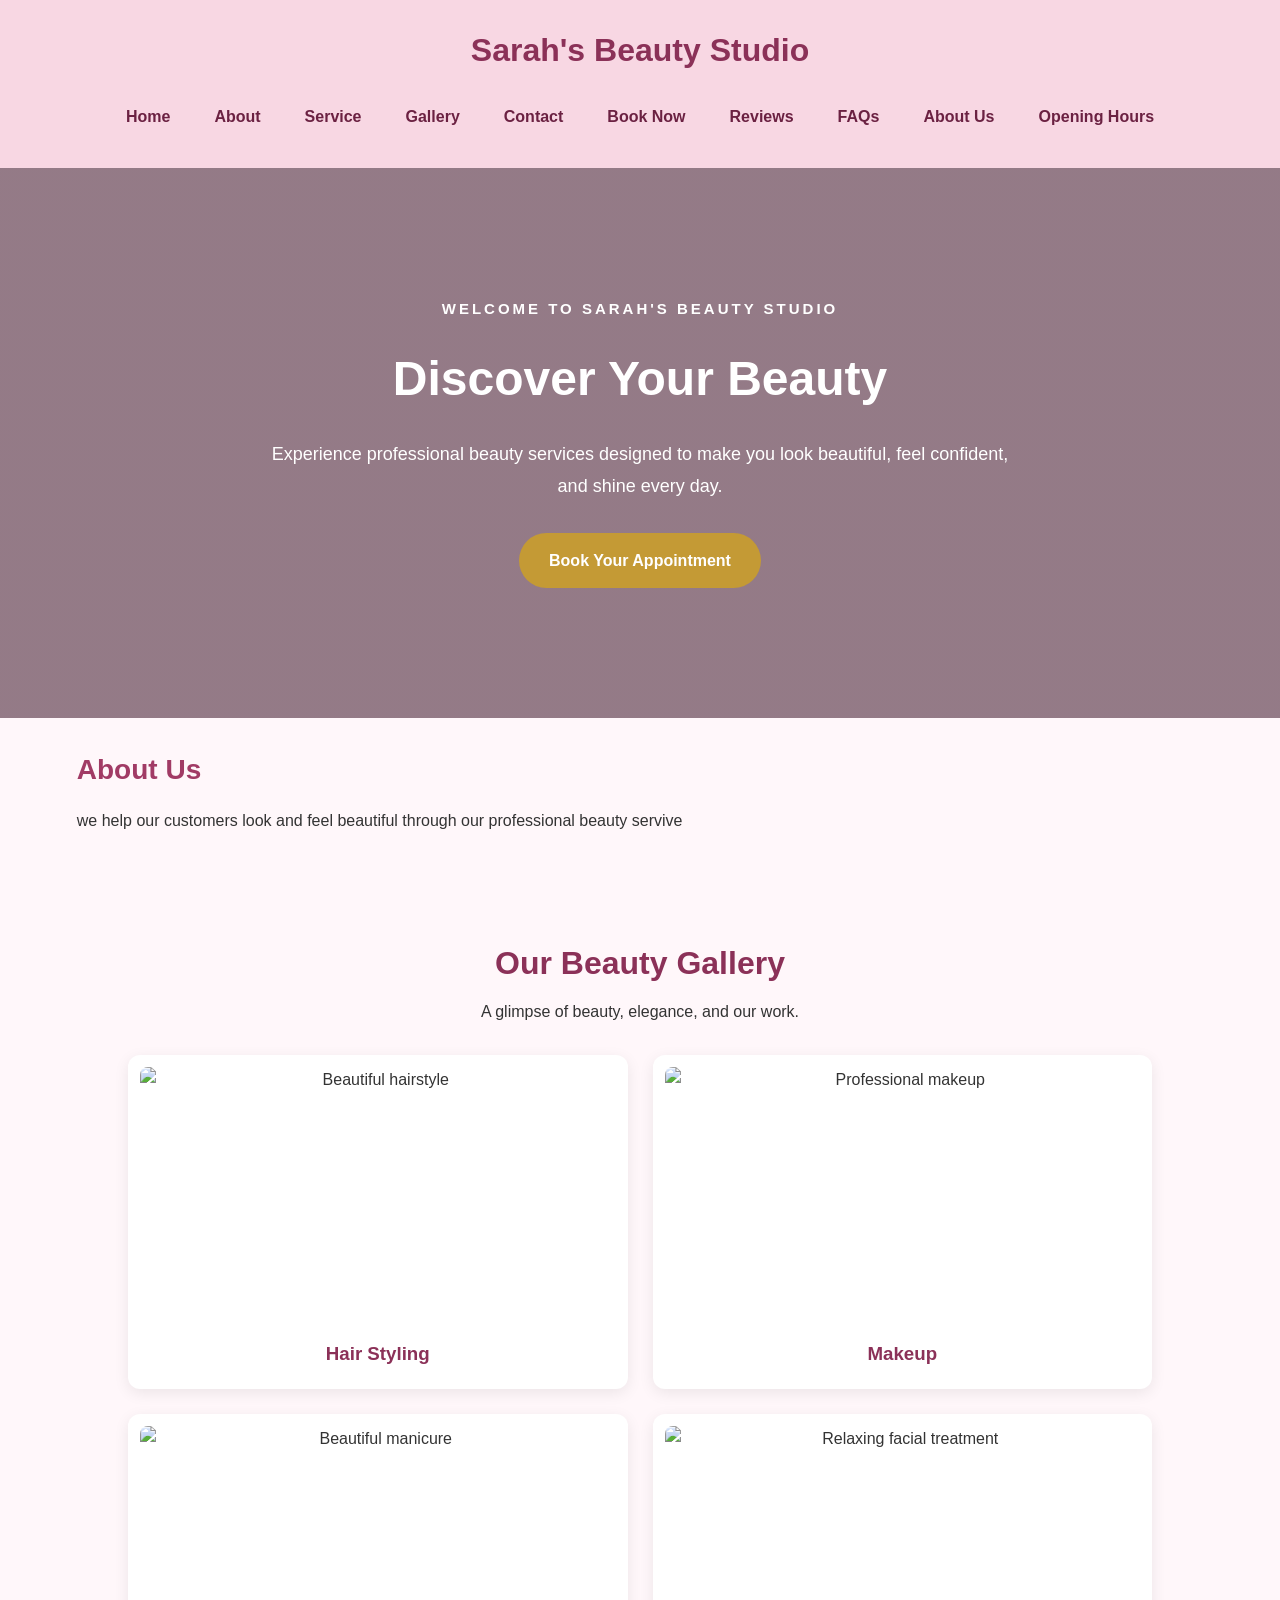
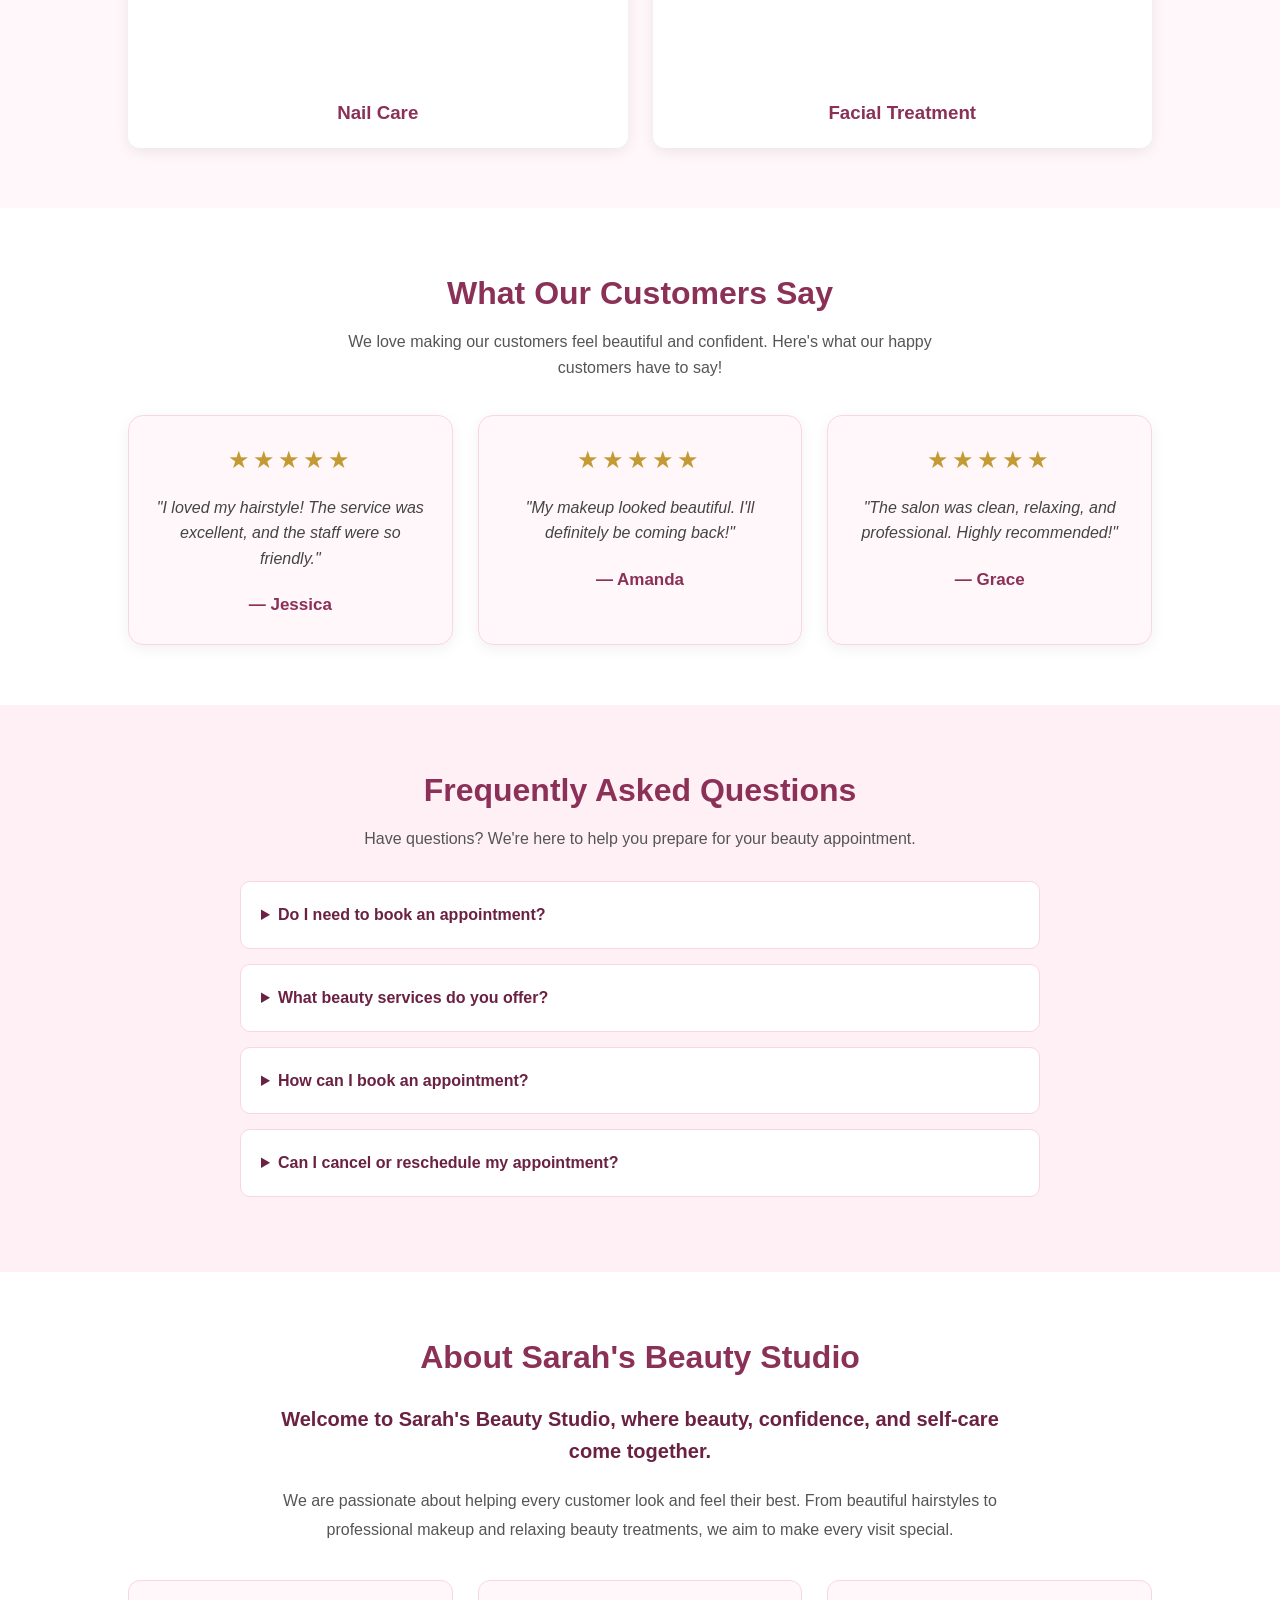
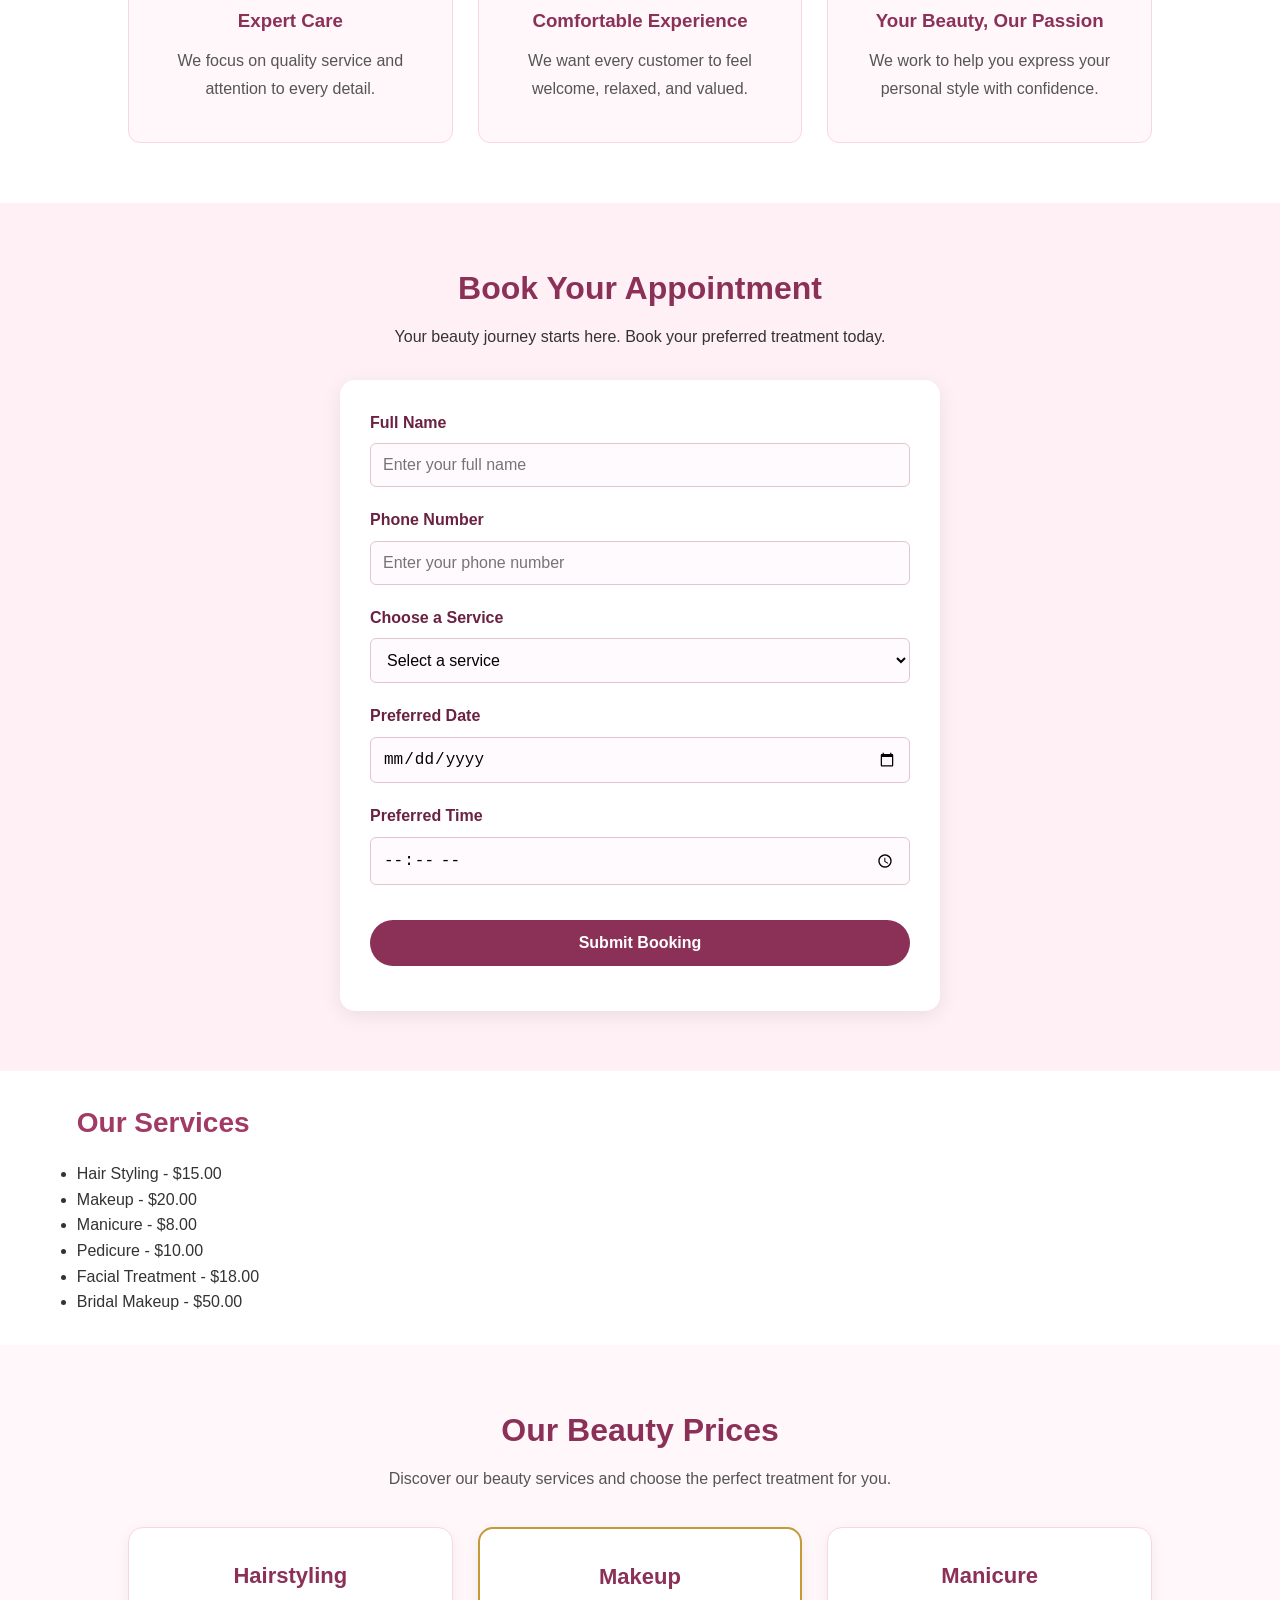
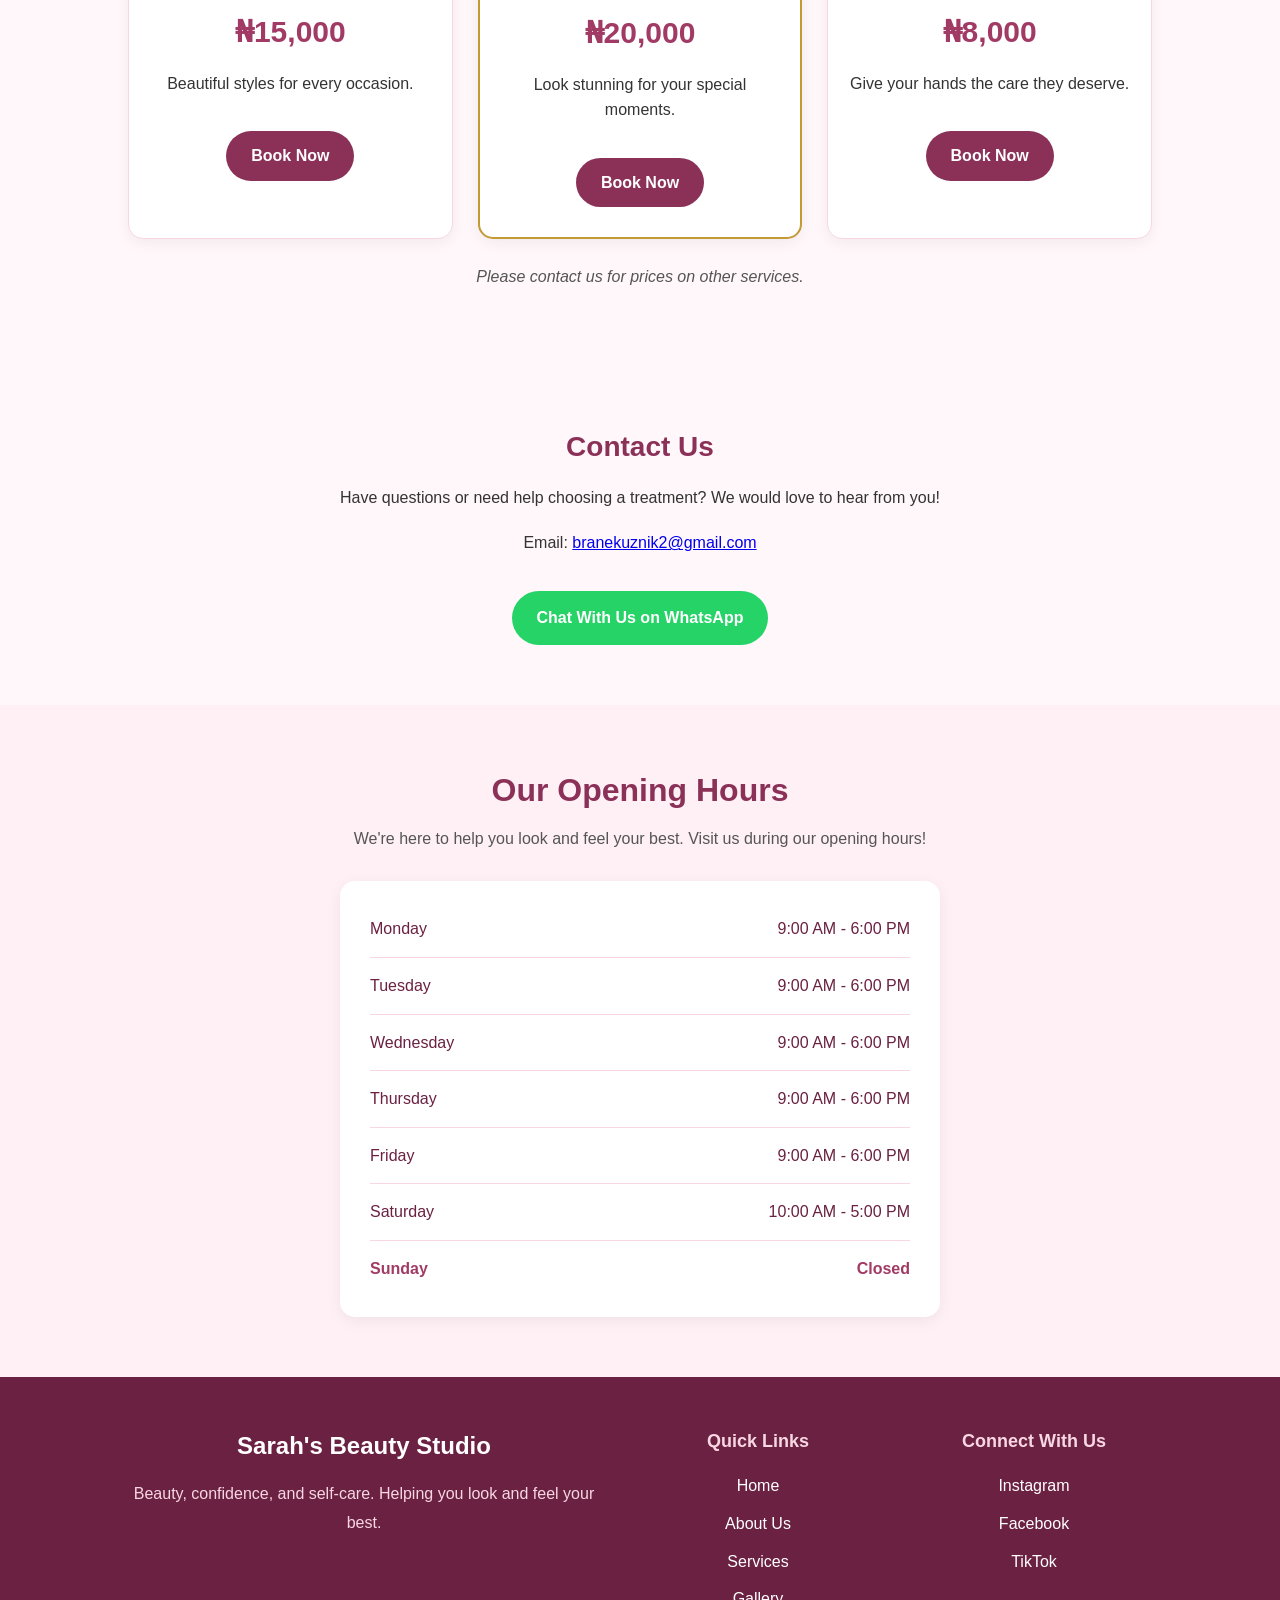
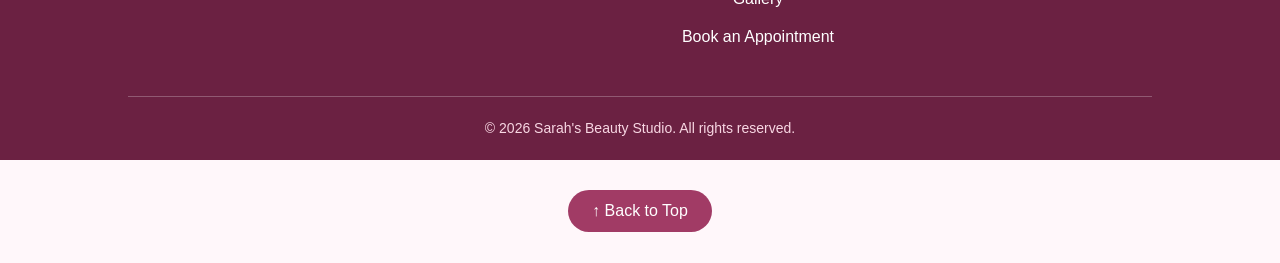
==== index.html @ 8242d2ca "Add files via upload" ====
<!DOCTYPE html>
<html lang="en">
<head>
    <meta charset="UTF-8">
    <meta name="viewport" content="width=device-width, initial-scale=1.0">
    <title>Sarah's Beauty Studio</title>
    <link rel="stylesheet" href="CSS/style.css">
</head>
<body>

    <header>
        <h1>Sarah's Beauty Studio</h1>

        <nav>
            <a href="#home">Home</a>
            <a href="#about">About</a>
            <a href="#service">Service</a>
            <a href="#gallery">Gallery</a>
            <a href="#contact">Contact</a>
            <a href="#booking">Book Now</a>
            <a href="#testimonials">Reviews</a>
            <a href="#faq">FAQs</a>
            <a href="#about us">About Us</a>
            <a href="#opening-hours">Opening Hours</a> 
        </nav>
    </header>

    <!-- Hero Section -->
<section id="home" class="hero">

    <div class="hero-content">

        <p class="hero-subtitle">
            WELCOME TO SARAH'S BEAUTY STUDIO
        </p>

        <h2>Discover Your Beauty</h2>

        <p class="hero-description">
            Experience professional beauty services
            designed to make you look beautiful,
            feel confident, and shine every day.
        </p>

        <a href="#booking" class="hero-button">
            Book Your Appointment
        </a>

    </div>

</section>

        <section id="about">
            <h2>About Us</h2>

            <p>
                we help our customers look and feel beautiful through our professional beauty servive
            </p>
        </section>

        <!-- Photo Gallery -->
<section id="gallery" class="gallery-section">

    <h2>Our Beauty Gallery</h2>

    <p class="section-intro">
        A glimpse of beauty, elegance, and our work.
    </p>

    <div class="gallery-container">

        <div class="gallery-item">
            <img src="images/hairstyle.jpg"
                 alt="Beautiful hairstyle">
            <h3>Hair Styling</h3>
        </div>

        <div class="gallery-item">
            <img src="images/makeup.jpg"
                 alt="Professional makeup">
            <h3>Makeup</h3>
        </div>

        <div class="gallery-item">
            <img src="images/manicure.jpg"
                 alt="Beautiful manicure">
            <h3>Nail Care</h3>
        </div>

        <div class="gallery-item">
            <img src="images/Facials.jpg"
                 alt="Relaxing facial treatment">
            <h3>Facial Treatment</h3>
        </div>

    </div>

</section>

<!-- Customer Testimonials -->
<section id="testimonials" class="testimonials-section">

    <h2>What Our Customers Say</h2>

    <p class="testimonials-intro">
        We love making our customers feel beautiful and confident.
        Here's what our happy customers have to say!
    </p>

    <div class="testimonials-container">

        <!-- Testimonial 1 -->
        <div class="testimonial-card">
            <div class="testimonial-stars">★★★★★</div>

            <p>
                "I loved my hairstyle! The service was excellent,
                and the staff were so friendly."
            </p>

            <h3>— Jessica</h3>
        </div>

        <!-- Testimonial 2 -->
        <div class="testimonial-card">
            <div class="testimonial-stars">★★★★★</div>

            <p>
                "My makeup looked beautiful. I'll definitely
                be coming back!"
            </p>

            <h3>— Amanda</h3>
        </div>

        <!-- Testimonial 3 -->
        <div class="testimonial-card">
            <div class="testimonial-stars">★★★★★</div>

            <p>
                "The salon was clean, relaxing, and professional.
                Highly recommended!"
            </p>

            <h3>— Grace</h3>
        </div>

    </div>

</section>

<!-- Frequently Asked Questions -->
<section id="faq" class="faq-section">

    <h2>Frequently Asked Questions</h2>

    <p class="faq-intro">
        Have questions? We're here to help you prepare
        for your beauty appointment.
    </p>

    <div class="faq-container">

        <details class="faq-item">
            <summary>Do I need to book an appointment?</summary>
            <p>
                We recommend booking in advance to secure
                your preferred date and time.
            </p>
        </details>

        <details class="faq-item">
            <summary>What beauty services do you offer?</summary>
            <p>
                We offer hairstyling, makeup, manicures,
                facials, and other beauty services.
            </p>
        </details>

        <details class="faq-item">
            <summary>How can I book an appointment?</summary>
            <p>
                Complete our booking form and submit your
                request through WhatsApp.
            </p>
        </details>

        <details class="faq-item">
            <summary>Can I cancel or reschedule my appointment?</summary>
            <p>
                Yes. Please contact us as early as possible
                if you need to change your appointment.
            </p>
        </details>

    </div>

</section>

<!-- About Us Section -->
<section id="about" class="about-section">

    <h2>About Sarah's Beauty Studio</h2>

    <p class="about-intro">
        Welcome to Sarah's Beauty Studio, where beauty,
        confidence, and self-care come together.
    </p>

    <p class="about-description">
        We are passionate about helping every customer
        look and feel their best. From beautiful hairstyles
        to professional makeup and relaxing beauty treatments,
        we aim to make every visit special.
    </p>

    <div class="about-highlights">

        <div class="about-card">
            <h3>Expert Care</h3>
            <p>
                We focus on quality service and attention
                to every detail.
            </p>
        </div>

        <div class="about-card">
            <h3>Comfortable Experience</h3>
            <p>
                We want every customer to feel welcome,
                relaxed, and valued.
            </p>
        </div>

        <div class="about-card">
            <h3>Your Beauty, Our Passion</h3>
            <p>
                We work to help you express your personal
                style with confidence.
            </p>
        </div>

    </div>

</section>

<!-- Appointment Booking Section -->
<section id="booking" class="booking-section">

    <h2>Book Your Appointment</h2>

    <p class="section-intro">
        Your beauty journey starts here.
        Book your preferred treatment today.
    </p>

    <form id="booking-form">

        <div class="form-group">
            <label for="full-name">Full Name</label>

            <input
                type="text"
                id="full-name"
                name="fullName"
                placeholder="Enter your full name"
                required
            >
        </div>

        <div class="form-group">
            <label for="phone">Phone Number</label>

            <input
                type="tel"
                id="phone"
                name="phone"
                placeholder="Enter your phone number"
                required
            >
        </div>

        <div class="form-group">
            <label for="service">Choose a Service</label>

            <select id="service" name="service" required>

                <option value="">Select a service</option>

                <option value="Hair Styling">Hair Styling - ₦15,000</option>

                <option value="Makeup">Makeup - ₦20,000</option>

                <option value="Manicure">Manicure - ₦8,000</option>

                <option value="Pedicure">Pedicure - ₦10,000</option>

                <option value="Facial Treatment">Facial Treatment - ₦18,000</option>

                <option value="Bridal Makeup">Bridal Makeup - ₦50,000</option>

            </select>

           
        </div>

        <div class="form-group">
            <label for="date">Preferred Date</label>

            <input
                type="date"
                id="date"
                name="date"
                required
            >
        </div>

        <div class="form-group">
            <label for="time">Preferred Time</label>

            <input
                type="time"
                id="time"
                name="time"
                required
            >
        </div>

        <button type="submit" class="booking-button">
            Submit Booking
        </button>

        <p id="booking-message" aria-live="polite"></p>

    </form>

</section>

        <section id="services">
            <h2>Our Services</h2>

            <ul>
                <li>Hair Styling - $15.00</li>
                <li>Makeup - $20.00</li>
                <li>Manicure - $8.00</li>
                <li>Pedicure - $10.00</li>
                <li>Facial Treatment - $18.00</li>
                <li>Bridal Makeup - $50.00</li>
            </ul>
        </section>

         <!-- Our Pricing Section -->
<section id="pricing" class="pricing-section">

    <h2>Our Beauty Prices</h2>

    <p class="pricing-intro">
        Discover our beauty services and choose the
        perfect treatment for you.
    </p>

    <div class="pricing-container">

        <div class="pricing-card">
            <h3>Hairstyling</h3>
            <p class="price">₦15,000</p>
            <p>Beautiful styles for every occasion.</p>
            <a href="#booking" class="pricing-button">
                Book Now
            </a>
        </div>

        <div class="pricing-card featured-price">
            <h3>Makeup</h3>
            <p class="price">₦20,000</p>
            <p>Look stunning for your special moments.</p>
            <a href="#booking" class="pricing-button">
                Book Now
            </a>
        </div>

        <div class="pricing-card">
            <h3>Manicure</h3>
            <p class="price">₦8,000</p>
            <p>Give your hands the care they deserve.</p>
            <a href="#booking" class="pricing-button">
                Book Now
            </a>
        </div>

    </div>

    <p class="pricing-note">
        Please contact us for prices on other services.
    </p>

</section>

       <section id="contact" class="contact-section">

    <h2>Contact Us</h2>

    <p>
        Have questions or need help choosing a treatment?
        We would love to hear from you!
    </p>

    <p>
        Email:
        <a href="mailto:branekuznik2@gmail.com">
            branekuznik2@gmail.com
        </a>
    </p>

    <a
        href="https://wa.me/2349165212968"
        class="whatsapp-button"
        target="_blank"
        rel="noopener noreferrer"
    >
        Chat With Us on WhatsApp
    </a>

</section>

<!-- Opening Hours Section -->
<section id="opening-hours" class="hours-section">

    <h2>Our Opening Hours</h2>

    <p class="hours-intro">
        We're here to help you look and feel your best.
        Visit us during our opening hours!
    </p>

    <div class="hours-container">

        <div class="hours-row">
            <span>Monday</span>
            <span>9:00 AM - 6:00 PM</span>
        </div>

        <div class="hours-row">
            <span>Tuesday</span>
            <span>9:00 AM - 6:00 PM</span>
        </div>

        <div class="hours-row">
            <span>Wednesday</span>
            <span>9:00 AM - 6:00 PM</span>
        </div>

        <div class="hours-row">
            <span>Thursday</span>
            <span>9:00 AM - 6:00 PM</span>
        </div>

        <div class="hours-row">
            <span>Friday</span>
            <span>9:00 AM - 6:00 PM</span>
        </div>

        <div class="hours-row">
            <span>Saturday</span>
            <span>10:00 AM - 5:00 PM</span>
        </div>

        <div class="hours-row closed-day">
            <span>Sunday</span>
            <span>Closed</span>
        </div>

    </div>

</section>
    </main>

    <!-- Professional Footer -->
<footer class="site-footer">

    <div class="footer-container">

        <div class="footer-about">
            <h2>Sarah's Beauty Studio</h2>

            <p>
                Beauty, confidence, and self-care.
                Helping you look and feel your best.
            </p>
        </div>

        <div class="footer-links">
            <h3>Quick Links</h3>

            <a href="#home">Home</a>
            <a href="#about">About Us</a>
            <a href="#services">Services</a>
            <a href="#gallery">Gallery</a>
            <a href="#booking">Book an Appointment</a>
        </div>

        <div class="footer-social">
            <h3>Connect With Us</h3>

            <a href="https://www.instagram.com/"
               target="_blank"
               rel="noopener noreferrer">
                Instagram
            </a>

            <a href="https://www.facebook.com/"
               target="_blank"
               rel="noopener noreferrer">
                Facebook
            </a>

            <a href="https://www.tiktok.com/"
               target="_blank"
               rel="noopener noreferrer">
                TikTok
            </a>
        </div>

    </div>

    <div class="footer-bottom">
        <p>
            &copy; <span id="copyright-year">2026</span>
            Sarah's Beauty Studio. All rights reserved.
        </p>
    </div>

</footer>

    <button id="back-to-top" onclick="window.scrollTo({top: 0, behavior: 'smooth'})">
    ↑ Back to Top
</button>

    <script>
    const bookingForm = document.getElementById("booking-form");

    bookingForm.addEventListener("submit", function(event) {
        event.preventDefault();

        const name = document.getElementById("full-name").value.trim();
        const phone = document.getElementById("phone").value.trim();
        const service = document.getElementById("service").value;
        const date = document.getElementById("date").value;
        const time = document.getElementById("time").value;

        const salonNumber = "2349165212968";

        const message =
            "Hello Sarah's Beauty Studio! I would like to book an appointment.\n\n" +
            "Name: " + name + "\n" +
            "Phone: " + phone + "\n" +
            "Service: " + service + "\n" +
            "Preferred Date: " + date + "\n" +
            "Preferred Time: " + time;

        const whatsappURL =
            "https://wa.me/" + salonNumber +
            "?text=" + encodeURIComponent(message);

        window.open(whatsappURL, "_blank");

        document.getElementById("booking-message").textContent =
            "Thank you for choosing Sarah's Beauty Studio! Your booking details are ready to send via WhatsApp";
    });
</script>
</body>
</html>
---- CSS/style.css ----
/* General page styling */
* {
    scroll-behavior: smooth;
    margin: 0;
    padding: 0;
    box-sizing: border-box;
}

body {
    font-family: Arial, sans-serif;
    background-color: #fff7fa;
    color: #333;
    line-height: 1.6;
}

/* Header */
header {
    background-color: #f8d7e3;
    padding: 25px;
    text-align: center;
    position: sticky;
    top: 0;
    z-index: 1000;
}

header h1 {
    color: #8b3158;
    margin-bottom: 15px;
    font-size: 32px;
}

/* Navigation */
nav a {
    text-decoration: none;
    color: #6b2142;
    margin: 0 12px;
    font-weight: bold;
}

nav a:hover {
    color: #c49a35;
}

/* Sections */
section {
    padding: 40px 10%;
}

section h2 {
    color: #a13b65;
    margin-bottom: 15px;
    font-size: 28px;
}

/* Paragraphs */
section p {
    margin-bottom: 15px;
}

/* Services */
#services {
    background-color: white;
}

#services p {
    background-color: #fff0f5;
    padding: 12px;
    margin: 10px 0;
    border-left: 4px solid #c49a35;
    border-radius: 5px;
}

/* Button */
button {
    background-color: #a13b65;
    color: white;
    border: none;
    padding: 12px 25px;
    margin-top: 15px;
    border-radius: 25px;
    cursor: pointer;
    font-size: 16px;
    transition: background-color 0.3s ease;
}

button:hover {
    background-color: #c49a35;
}

/* Footer */
footer {
    background-color: #6b2142;
    color: white;
    text-align: center;
    padding: 20px;
}

/* Mobile phone styling */
@media (max-width: 600px) {
    header h1 {
        font-size: 25px;
    }
}

nav a {
    display: inline-block;
    margin: 5px;
}

section {
    padding: 30px 6%;
}


/* Beauty Gallery */
.gallery-section {
    background-color: #fff7fa;
    padding: 60px 10%;
    text-align: center;
}

.gallery-section h2 {
    color: #8b3158;
    font-size: 32px;
    margin-bottom: 10px;
}

.gallery-container {
    display: grid;
    grid-template-columns: repeat(2, minmax(0, 1fr));
    gap: 25px;
    margin-top: 30px;
}

.gallery-item {
    background-color: white;
    padding: 12px;
    border-radius: 12px;
    box-shadow: 0 4px 15px rgba(0, 0, 0, 0.08);
    overflow: hidden;
}

.gallery-item img {
    width: 100%;
    height: 260px;
    object-fit: cover;
    border-radius: 8px;
    display: block;
}

.gallery-item h3 {
    color: #8b3158;
    margin-top: 12px;
    padding-bottom: 8px;
}

/* Gallery on smaller screens */
@media (max-width: 600px) {
    .gallery-section {
        padding: 40px 6%;
    }

    .gallery-container {
        grid-template-columns: 1fr;
    }

    .gallery-item img {
        height: 230px;
    }
}

/* Appointment Booking */
.booking-section {
    background-color: #fff0f5;
    padding: 60px 10%;
    text-align: center;
}

.booking-section h2 {
    color: #8b3158;
    font-size: 32px;
    margin-bottom: 10px;
}

.booking-section .section-intro {
    margin-bottom: 30px;
}

#booking-form {
    max-width: 600px;
    margin: 0 auto;
    padding: 30px;
    background-color: white;
    border-radius: 15px;
    box-shadow: 0 5px 20px rgba(0, 0, 0, 0.08);
    text-align: left;
}

.form-group {
    margin-bottom: 20px;
}

.form-group label {
    display: block;
    margin-bottom: 8px;
    color: #6b2142;
    font-weight: bold;
}

.form-group input,
.form-group select {
    width: 100%;
    padding: 12px;
    border: 1px solid #e5c4d1;
    border-radius: 6px;
    font-size: 16px;
    background-color: #fffafd;
}

.form-group input:focus,
.form-group select:focus {
    outline: 2px solid #c49a35;
    border-color: #a13b65;
}

.booking-button {
    width: 100%;
    background-color: #8b3158;
    color: white;
    padding: 14px;
    border: none;
    border-radius: 25px;
    font-size: 16px;
    font-weight: bold;
    cursor: pointer;
}

.booking-button:hover {
    background-color: #c49a35;
}

#booking-message {
    margin-top: 15px;
    color: #6b2142;
}

@media (max-width: 600px) {
    .booking-section {
        padding: 40px 6%;
    }

    #booking-form {
        padding: 20px;
    }
}

/* Contact Section */
.contact-section {
    padding: 60px 10%;
    text-align: center;
    background-color: #fff7fa;
}

.contact-section h2 {
    color: #8b3158;
    margin-bottom: 15px;
}

.contact-section p {
    margin-bottom: 20px;
}

/* WhatsApp Button */
.whatsapp-button {
    display: inline-block;
    background-color: #25D366;
    color: white;
    text-decoration: none;
    padding: 14px 25px;
    border-radius: 30px;
    font-weight: bold;
    margin-top: 15px;
    transition: background-color 0.3s ease;
}

.whatsapp-button:hover {
    background-color: #128C7E;
}

@media (max-width: 600px) {
    .contact-section {
        padding: 40px 6%;
    }
}

/* Responsive Design for Sarah's Beauty Studio */

/* Tablets and smaller screens */
@media screen and (max-width: 768px) {

    .container {
        width: 90%;
        margin: auto;
    }

    h1 {
        font-size: 2rem;
    }

    h2 {
        font-size: 1.6rem;
    }

    .hero {
        padding: 50px 20px;
        text-align: center;
    }

    .hero-button {
        display: inline-block;
        padding: 12px 20px;
    }

    .services,
    .gallery,
    .service-container,
    .gallery-container {
        grid-template-columns: 1fr 1fr;
    }

    .booking-section {
        padding: 30px 15px;
    }

    .booking-section form {
        width: 100%;
    }

    input,
    select,
    textarea {
        max-width: 100%;
        box-sizing: border-box;
    }

}

/* Mobile phones */
@media screen and (max-width: 480px) {

    h1 {
        font-size: 1.7rem;
    }

    h2 {
        font-size: 1.4rem;
    }

    .services,
    .gallery,
    .service-container,
    .gallery-container {
        grid-template-columns: 1fr;
    }

    .booking-section {
        padding: 25px 12px;
    }

    .booking-button,
    button {
        width: 100%;
        padding: 14px;
    }

    img {
        max-width: 100%;
        height: auto;
    }

}

/* Back to Top Button */
#back-to-top {
    display: block;
    margin: 30px auto;
    background-color: #a13b65;
    color: white;
    border: none;
    padding: 12px 24px;
    border-radius: 25px;
    cursor: pointer;
    transition: background-color 0.3s ease;
}

#back-to-top:hover {
    background-color: #c49a35;
}

/* Customer Testimonials Section */

.testimonials-section {
    background-color: #ffffff;
    padding: 60px 10%;
    text-align: center;
}

.testimonials-section h2 {
    color: #8b3158;
    font-size: 32px;
    margin-bottom: 10px;
}

.testimonials-intro {
    color: #555555;
    max-width: 650px;
    margin: 0 auto 35px;
}

.testimonials-container {
    display: grid;
    grid-template-columns: repeat(3, minmax(0, 1fr));
    gap: 25px;
}

.testimonial-card {
    background-color: #fff7fa;
    padding: 25px;
    border-radius: 15px;
    border: 1px solid #f8d7e3;
    box-shadow: 0 4px 15px rgba(0, 0, 0, 0.06);
    transition: transform 0.3s ease, box-shadow 0.3s ease;
}

.testimonial-card:hover {
    transform: translateY(-5px);
    box-shadow: 0 8px 20px rgba(0, 0, 0, 0.12);
}

.testimonial-stars {
    color: #c49a35;
    font-size: 24px;
    letter-spacing: 3px;
    margin-bottom: 15px;
}

.testimonial-card p {
    color: #444444;
    font-style: italic;
    margin-bottom: 20px;
}

.testimonial-card h3 {
    color: #8b3158;
    font-size: 17px;
}

/* Tablet Layout */

@media (max-width: 768px) {
    .testimonials-container {
        grid-template-columns: repeat(2, minmax(0, 1fr));
    }

    .testimonials-section {
        padding: 45px 6%;
    }
}

/* Mobile Layout */

@media (max-width: 480px) {
    .testimonials-container {
        grid-template-columns: 1fr;
    }

    .testimonials-section h2 {
        font-size: 26px;
    }

    .testimonial-card {
        padding: 22px;
    }
}

/* Frequently Asked Questions Section */

.faq-section {
    background-color: #fff0f5;
    padding: 60px 10%;
    text-align: center;
}

.faq-section h2 {
    color: #8b3158;
    font-size: 32px;
    margin-bottom: 10px;
}

.faq-intro {
    color: #555555;
    max-width: 650px;
    margin: 0 auto 30px;
}

.faq-container {
    max-width: 800px;
    margin: 0 auto;
    text-align: left;
}

.faq-item {
    background-color: white;
    margin-bottom: 15px;
    border: 1px solid #f8d7e3;
    border-radius: 10px;
    overflow: hidden;
}

.faq-item summary {
    color: #6b2142;
    font-weight: bold;
    padding: 20px;
    cursor: pointer;
    list-style-position: inside;
}

.faq-item summary:hover {
    color: #a13b65;
    background-color: #fff7fa;
}

.faq-item p {
    color: #444444;
    padding: 0 20px 20px;
    line-height: 1.7;
}

@media (max-width: 600px) {
    .faq-section {
        padding: 40px 6%;
    }

    .faq-section h2 {
        font-size: 26px;
    }

    .faq-item summary {
        padding: 15px;
    }
}

/* Pricing Section */

.pricing-section {
    background-color: #fff7fa;
    padding: 60px 10%;
    text-align: center;
}

.pricing-section h2 {
    color: #8b3158;
    font-size: 32px;
    margin-bottom: 10px;
}

.pricing-intro {
    color: #555;
    max-width: 650px;
    margin: 0 auto 35px;
}

.pricing-container {
    display: grid;
    grid-template-columns: repeat(3, minmax(0, 1fr));
    gap: 25px;
}

.pricing-card {
    background-color: white;
    padding: 30px 20px;
    border: 1px solid #f8d7e3;
    border-radius: 15px;
    box-shadow: 0 4px 15px rgba(0, 0, 0, 0.06);
    transition: transform 0.3s ease;
}

.pricing-card:hover {
    transform: translateY(-5px);
}

.pricing-card h3 {
    color: #8b3158;
    font-size: 22px;
    margin-bottom: 15px;
}

.price {
    color: #a13b65;
    font-size: 30px;
    font-weight: bold;
    margin-bottom: 15px;
}

.featured-price {
    border: 2px solid #c49a35;
}

.pricing-button {
    display: inline-block;
    background-color: #8b3158;
    color: white;
    text-decoration: none;
    padding: 12px 25px;
    margin-top: 20px;
    border-radius: 25px;
    font-weight: bold;
    transition: background-color 0.3s ease;
}

.pricing-button:hover {
    background-color: #c49a35;
}

.pricing-note {
    margin-top: 25px;
    color: #555;
    font-style: italic;
}

/* Responsive Pricing Layout */

@media (max-width: 768px) {
    .pricing-container {
        grid-template-columns: repeat(2, minmax(0, 1fr));
    }

    .pricing-section {
        padding: 45px 6%;
    }
}

@media (max-width: 480px) {
    .pricing-container {
        grid-template-columns: 1fr;
    }

    .pricing-section h2 {
        font-size: 26px;
    }
}

/* About Us Section */

.about-section {
    background-color: #ffffff;
    padding: 60px 10%;
    text-align: center;
}

.about-section h2 {
    color: #8b3158;
    font-size: 32px;
    margin-bottom: 20px;
}

.about-intro {
    color: #6b2142;
    font-size: 20px;
    font-weight: bold;
    max-width: 750px;
    margin: 0 auto 20px;
}

.about-description {
    color: #555555;
    max-width: 800px;
    margin: 0 auto 35px;
    line-height: 1.8;
}

.about-highlights {
    display: grid;
    grid-template-columns: repeat(3, minmax(0, 1fr));
    gap: 25px;
    margin-top: 30px;
}

.about-card {
    background-color: #fff7fa;
    padding: 25px;
    border-radius: 12px;
    border: 1px solid #f8d7e3;
    transition: transform 0.3s ease;
}

.about-card:hover {
    transform: translateY(-5px);
}

.about-card h3 {
    color: #8b3158;
    margin-bottom: 12px;
}

.about-card p {
    color: #555555;
    line-height: 1.7;
}

/* Mobile Responsive Layout */

@media (max-width: 768px) {
    .about-section {
        padding: 45px 6%;
    }

    .about-highlights {
        grid-template-columns: 1fr 1fr;
    }
}

@media (max-width: 480px) {
    .about-highlights {
        grid-template-columns: 1fr;
    }

    .about-section h2 {
        font-size: 26px;
    }

    .about-intro {
        font-size: 18px;
    }
}

/* Hero Section */

.hero {
    min-height: 550px;
    display: flex;
    align-items: center;
    justify-content: center;
    text-align: center;
    padding: 80px 10%;

    background:
        linear-gradient(
            rgba(60, 20, 40, 0.55),
            rgba(60, 20, 40, 0.55)
        ),
        url("../images/salon.jpg");

    background-size: cover;
    background-position: center;
    background-repeat: no-repeat;

    color: white;
}

.hero-content {
    max-width: 750px;
}

.hero-subtitle {
    font-size: 15px;
    letter-spacing: 3px;
    margin-bottom: 20px;
    font-weight: bold;
}

.hero-content h2 {
    color: white;
    font-size: 48px;
    margin-bottom: 20px;
}

.hero-description {
    font-size: 18px;
    line-height: 1.8;
    margin-bottom: 30px;
}

.hero-button {
    display: inline-block;
    background-color: #c49a35;
    color: white;
    text-decoration: none;
    padding: 15px 30px;
    border-radius: 30px;
    font-weight: bold;
    transition: background-color 0.3s ease;
}

.hero-button:hover {
    background-color: #8b3158;
}

/* Mobile Hero Layout */

@media (max-width: 600px) {
    .hero {
        min-height: 450px;
        padding: 60px 6%;
    }

    .hero-content h2 {
        font-size: 34px;
    }

    .hero-description {
        font-size: 16px;
    }

    .hero-subtitle {
        font-size: 12px;
        letter-spacing: 2px;
    }
}

/* Improved Mobile Navigation */

nav {
    display: flex;
    justify-content: center;
    align-items: center;
    flex-wrap: wrap;
    gap: 10px;
}

nav a {
    display: inline-block;
    padding: 8px 12px;
    border-radius: 20px;
    transition: background-color 0.3s ease;
}

nav a:hover {
    background-color: rgba(255, 255, 255, 0.5);
}

/* Navigation on Small Screens */

@media (max-width: 600px) {
    header {
        padding: 15px 10px;
    }

    header h1 {
        font-size: 24px;
        margin-bottom: 12px;
    }

    nav {
        gap: 5px;
    }

    nav a {
        margin: 2px;
        padding: 8px 10px;
        font-size: 14px;
    }
}

/* Opening Hours Section */

.hours-section {
    background-color: #fff0f5;
    padding: 60px 10%;
    text-align: center;
}

.hours-section h2 {
    color: #8b3158;
    font-size: 32px;
    margin-bottom: 10px;
}

.hours-intro {
    color: #555555;
    max-width: 650px;
    margin: 0 auto 30px;
}

.hours-container {
    max-width: 600px;
    margin: 0 auto;
    padding: 20px 30px;
    background-color: white;
    border-radius: 15px;
    box-shadow: 0 4px 15px rgba(0, 0, 0, 0.06);
}

.hours-row {
    display: flex;
    justify-content: space-between;
    gap: 15px;
    padding: 15px 0;
    border-bottom: 1px solid #f8d7e3;
    color: #6b2142;
}

.hours-row:last-child {
    border-bottom: none;
}

.closed-day {
    color: #a13b65;
    font-weight: bold;
}

@media (max-width: 480px) {
    .hours-section {
        padding: 40px 6%;
    }

    .hours-section h2 {
        font-size: 26px;
    }

    .hours-container {
        padding: 15px;
    }

    .hours-row {
        font-size: 14px;
        gap: 10px;
    }
}

/* Professional Footer */

.site-footer {
    background-color: #6b2142;
    color: white;
    padding: 50px 10% 0;
}

.footer-container {
    display: grid;
    grid-template-columns: 2fr 1fr 1fr;
    gap: 40px;
    padding-bottom: 35px;
}

.footer-about h2 {
    color: white;
    font-size: 24px;
    margin-bottom: 15px;
}

.footer-about p {
    line-height: 1.8;
    color: #f8d7e3;
}

.footer-container h3 {
    color: #f8d7e3;
    margin-bottom: 18px;
    font-size: 18px;
}

.footer-links a,
.footer-social a {
    display: block;
    color: white;
    text-decoration: none;
    margin-bottom: 12px;
    transition: color 0.3s ease;
}

.footer-links a:hover,
.footer-social a:hover {
    color: #c49a35;
}

.footer-bottom {
    border-top: 1px solid rgba(255, 255, 255, 0.25);
    padding: 20px 0;
    text-align: center;
    color: #f8d7e3;
    font-size: 14px;
}

@media (max-width: 768px) {
    .site-footer {
        padding: 40px 6% 0;
    }

    .footer-container {
        grid-template-columns: 1fr 1fr;
        gap: 30px;
    }

    .footer-about {
        grid-column: 1 / -1;
    }
}

@media (max-width: 480px) {
    .footer-container {
        grid-template-columns: 1fr;
        gap: 25px;
    }

    .footer-about {
        grid-column: auto;
    }
}
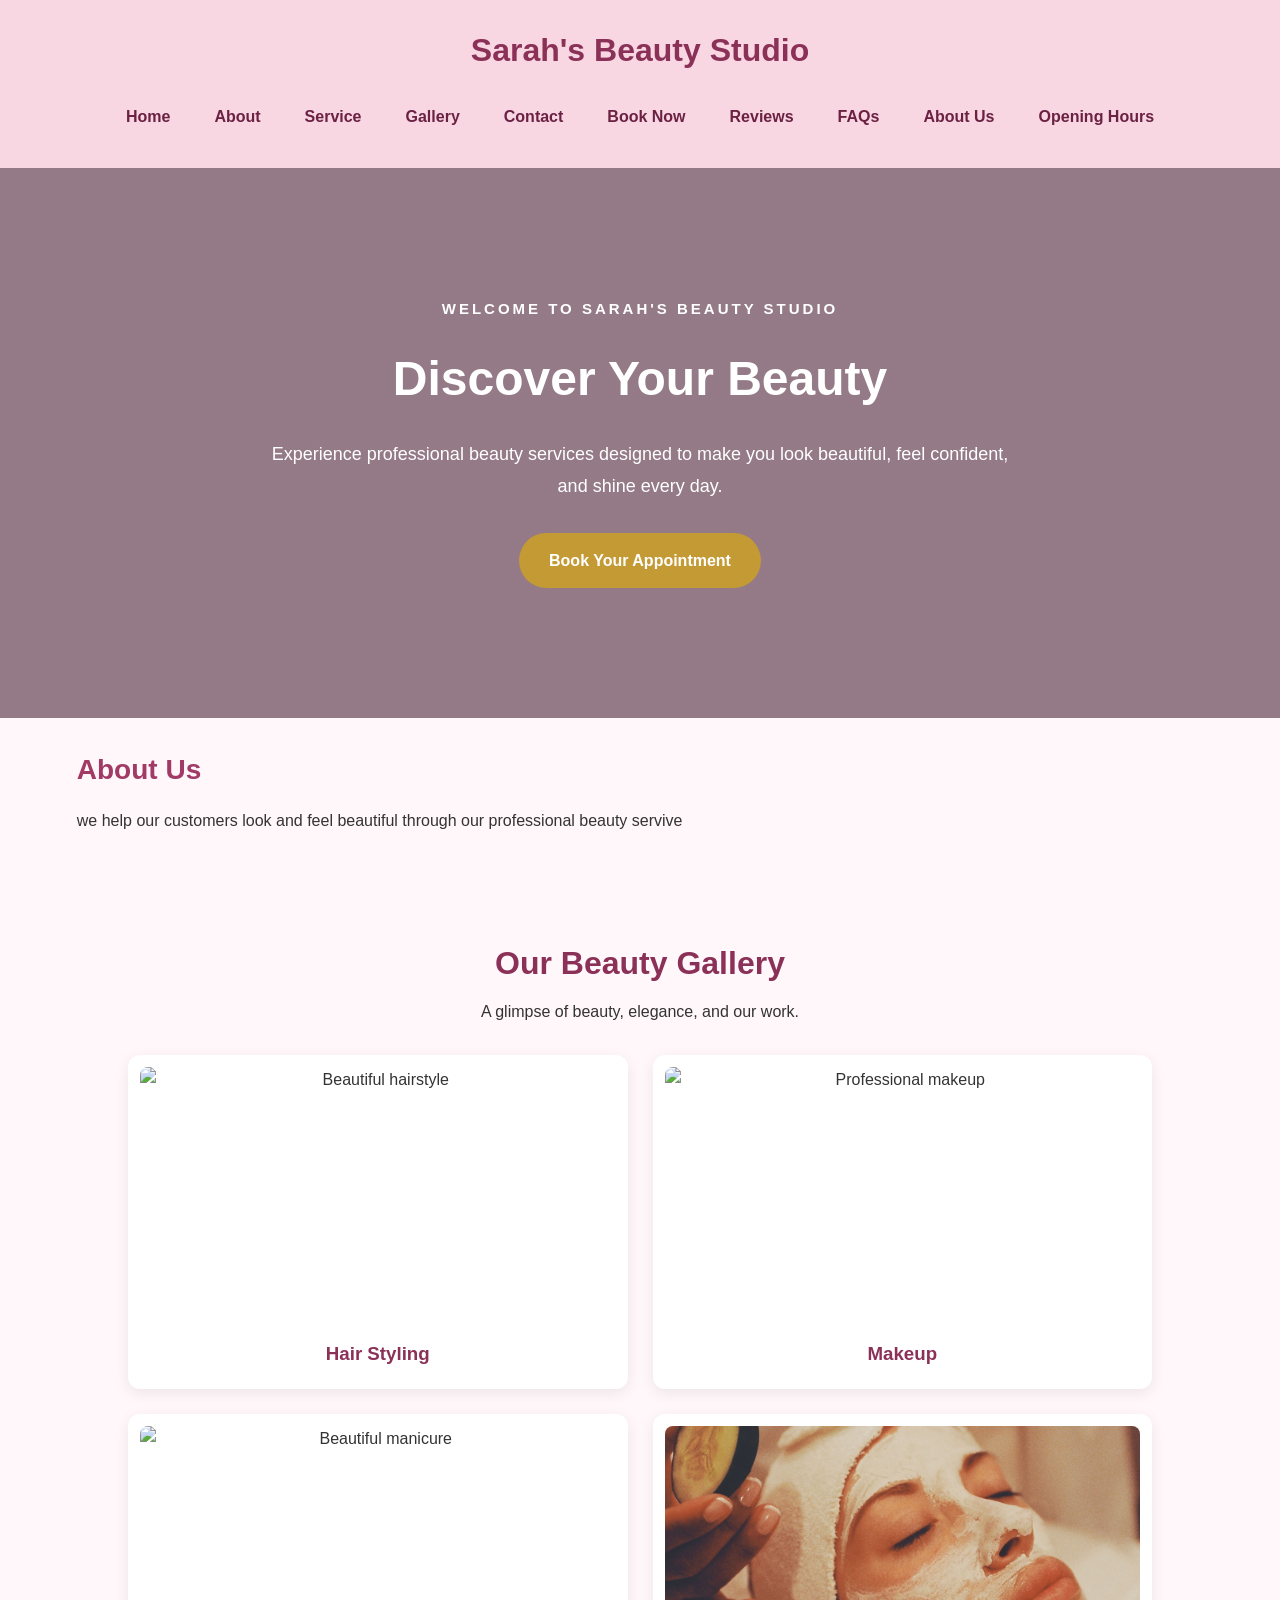
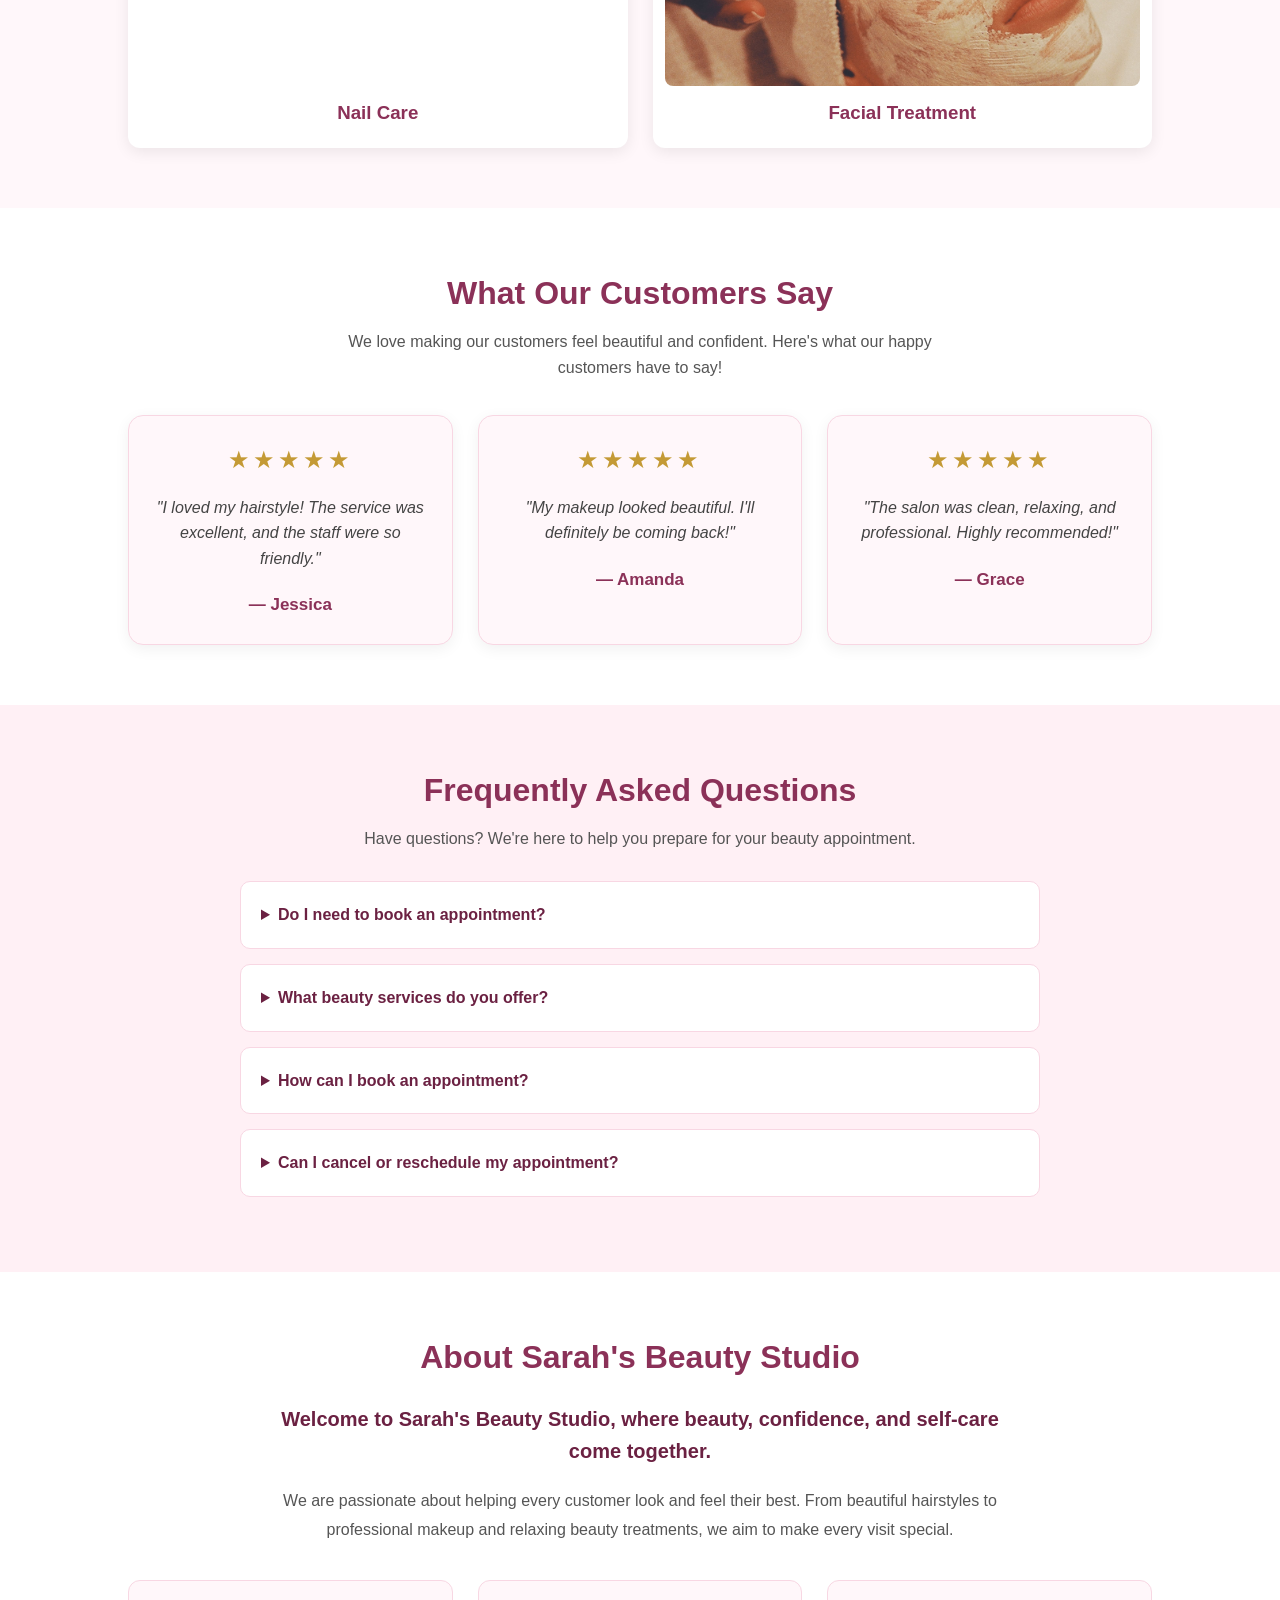
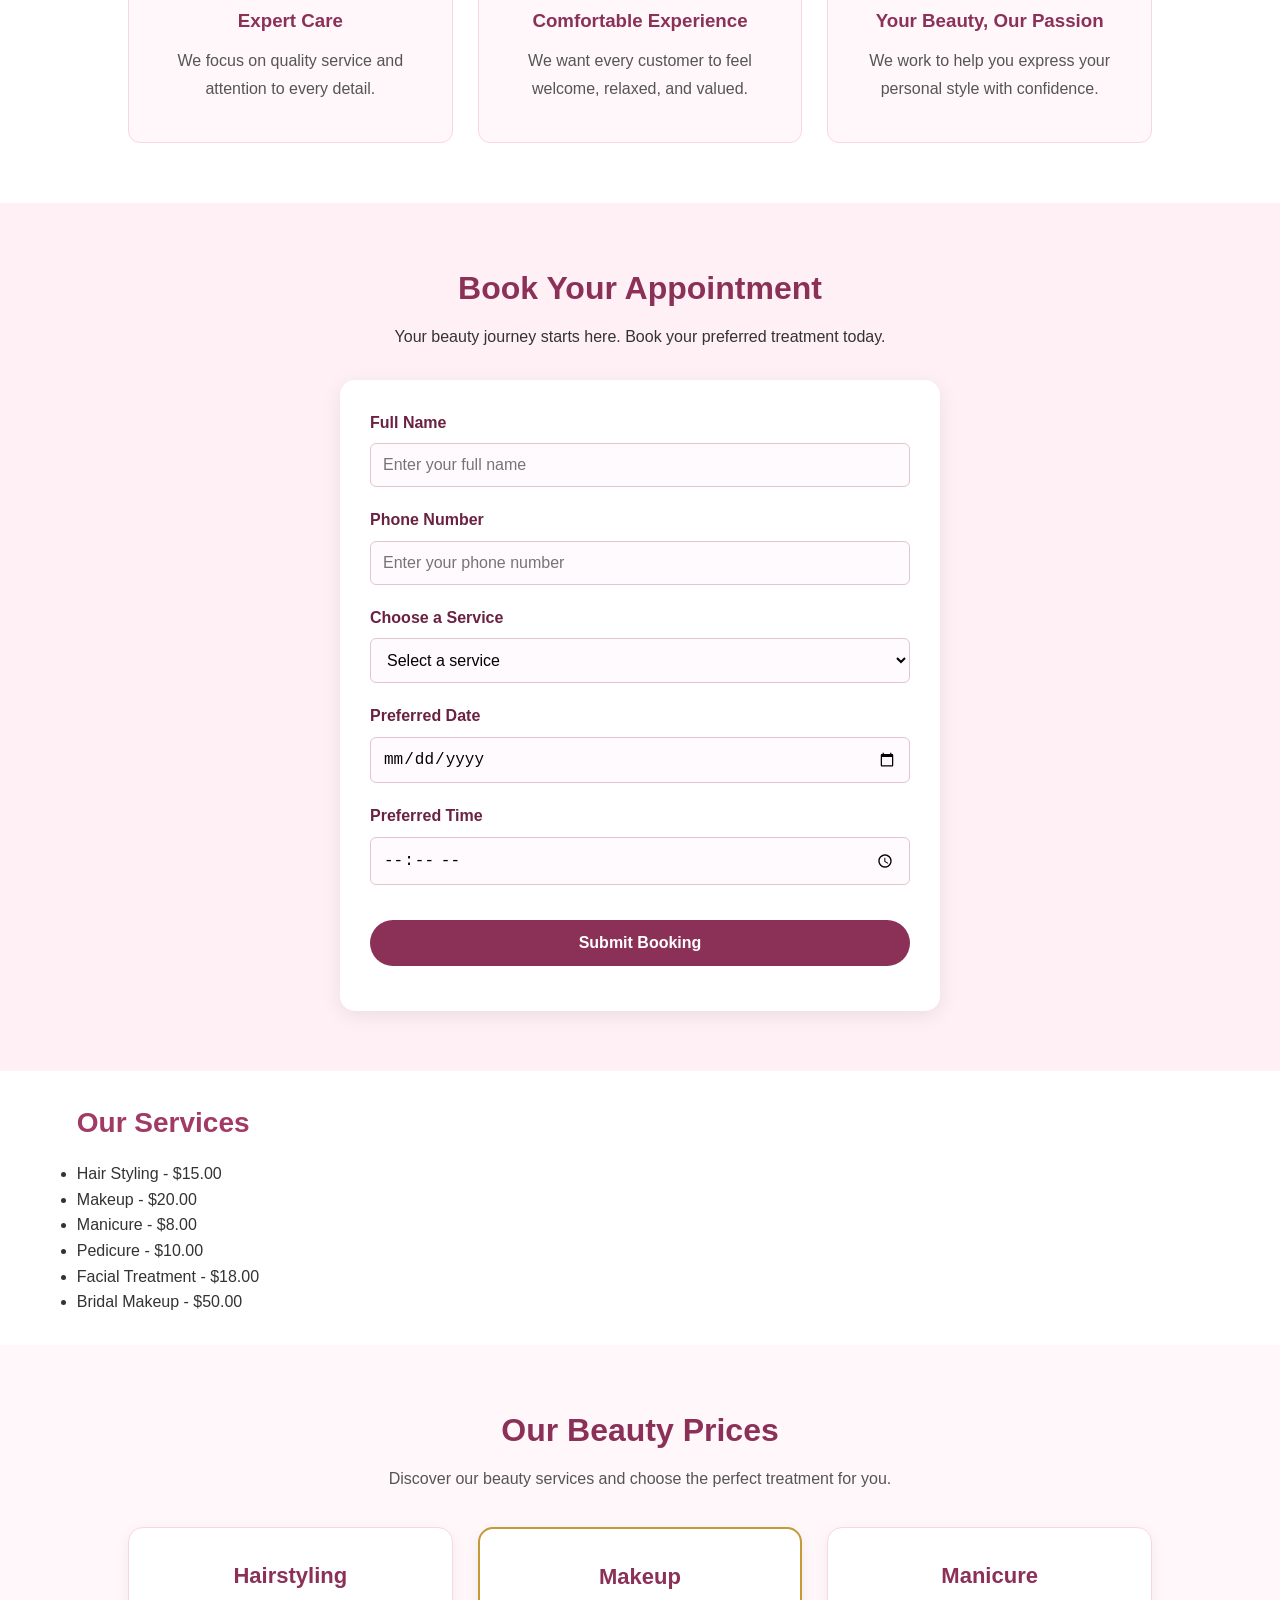
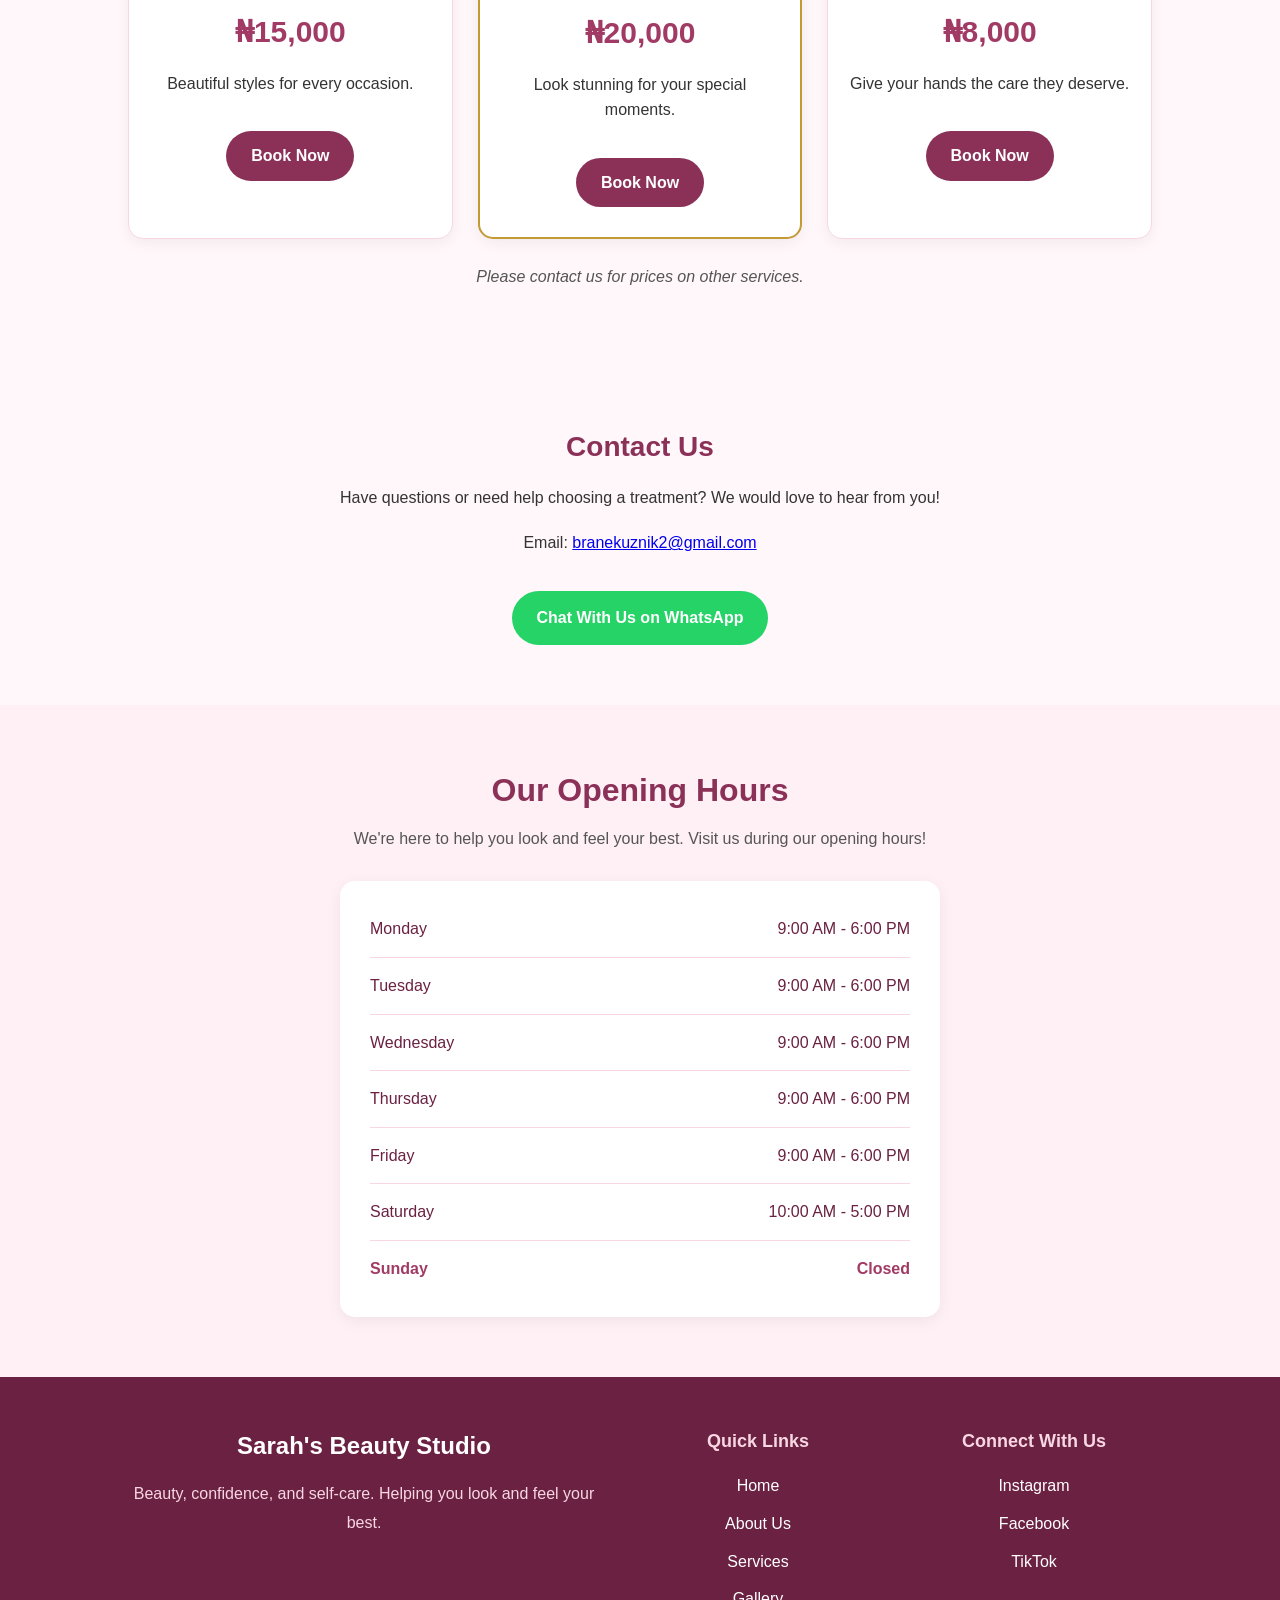
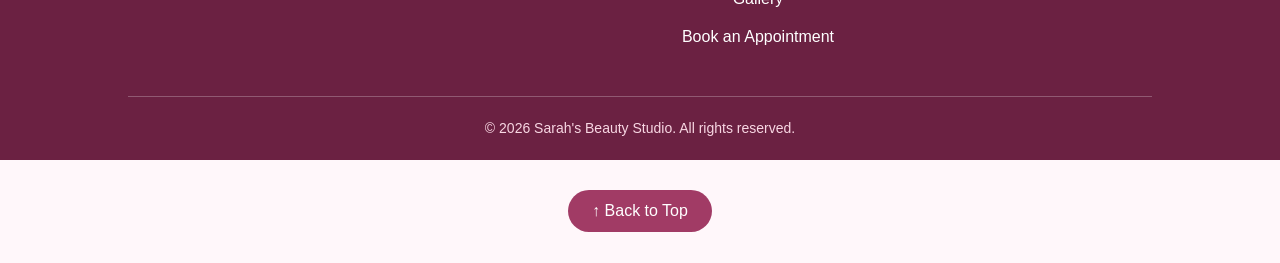
==== commit 3add2a85: "Update index.html" ====
--- a/index.html
+++ b/index.html
@@ -88,7 +88,7 @@
         </div>
 
         <div class="gallery-item">
-            <img src="images/Facials.jpg"
+            <img src="Images/Facials.jpg"
                  alt="Relaxing facial treatment">
             <h3>Facial Treatment</h3>
         </div>
@@ -569,4 +569,4 @@
     });
 </script>
 </body>
-</html>+</html>
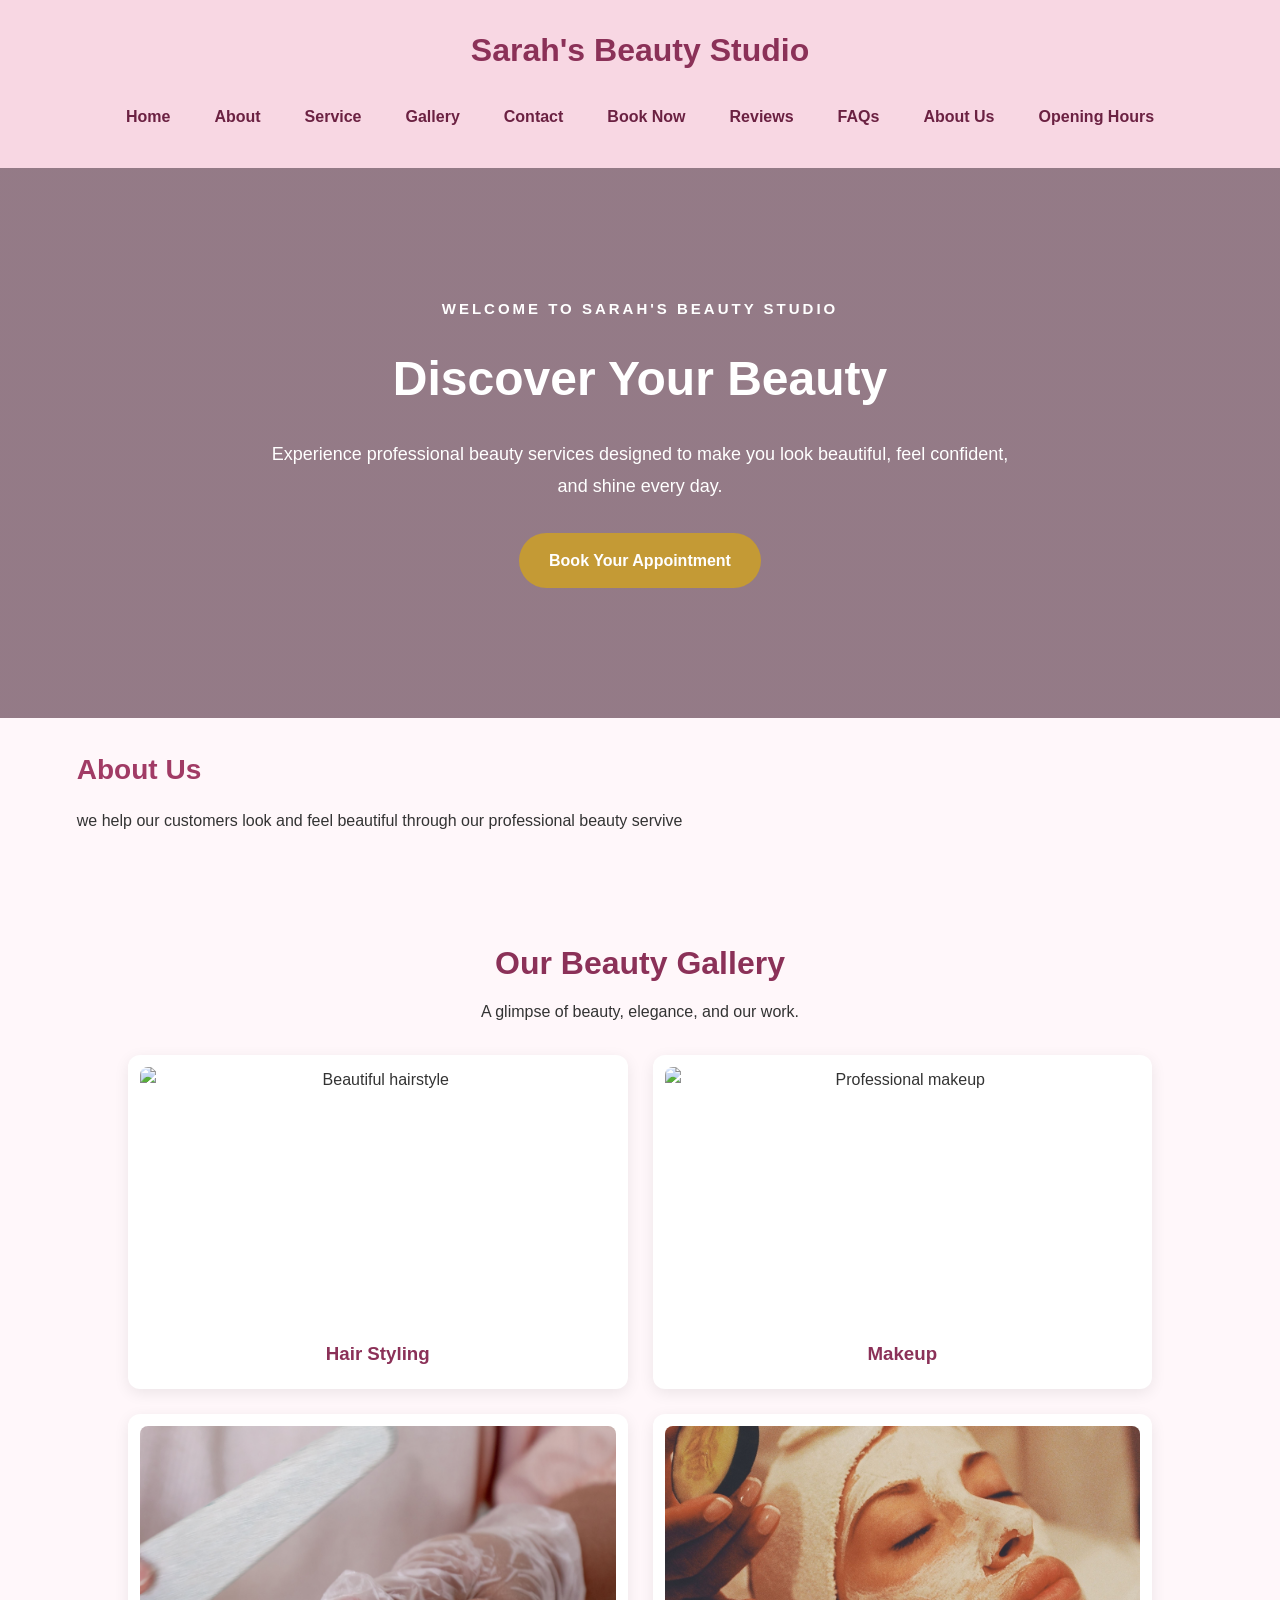
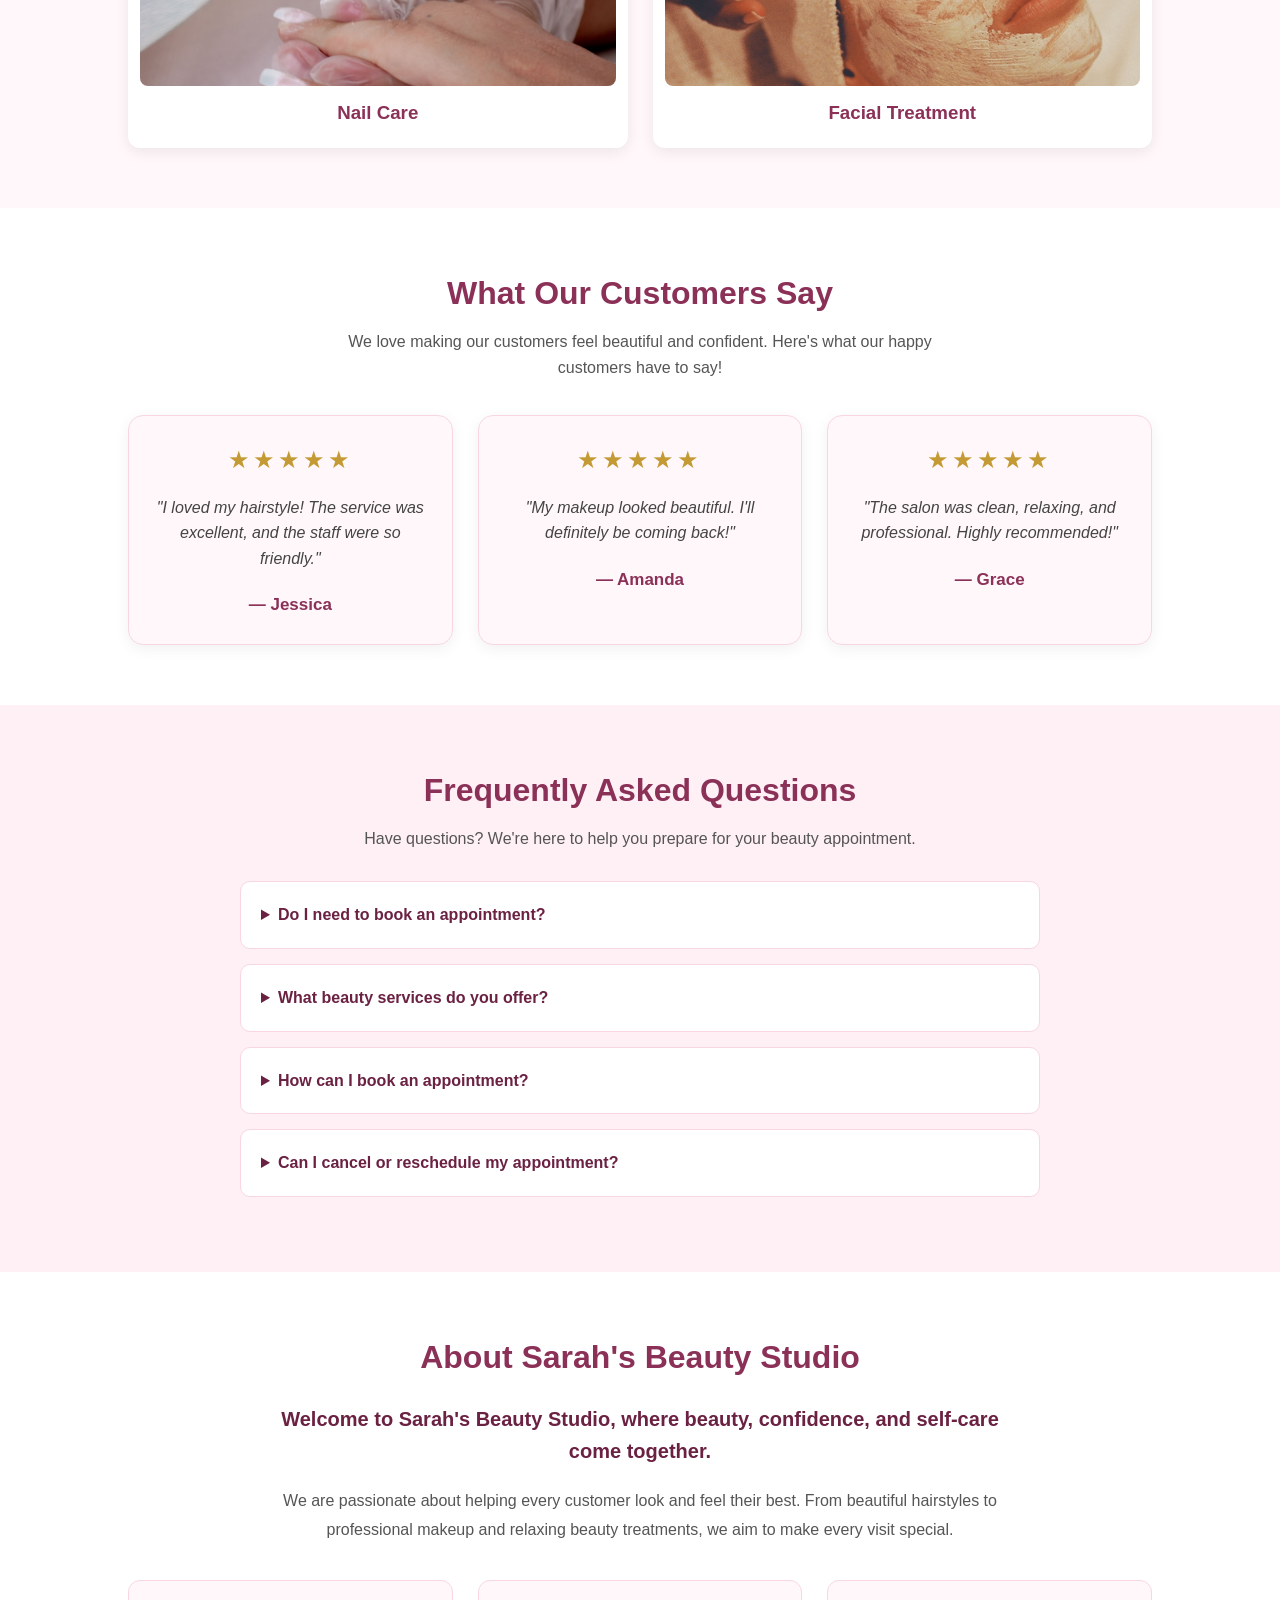
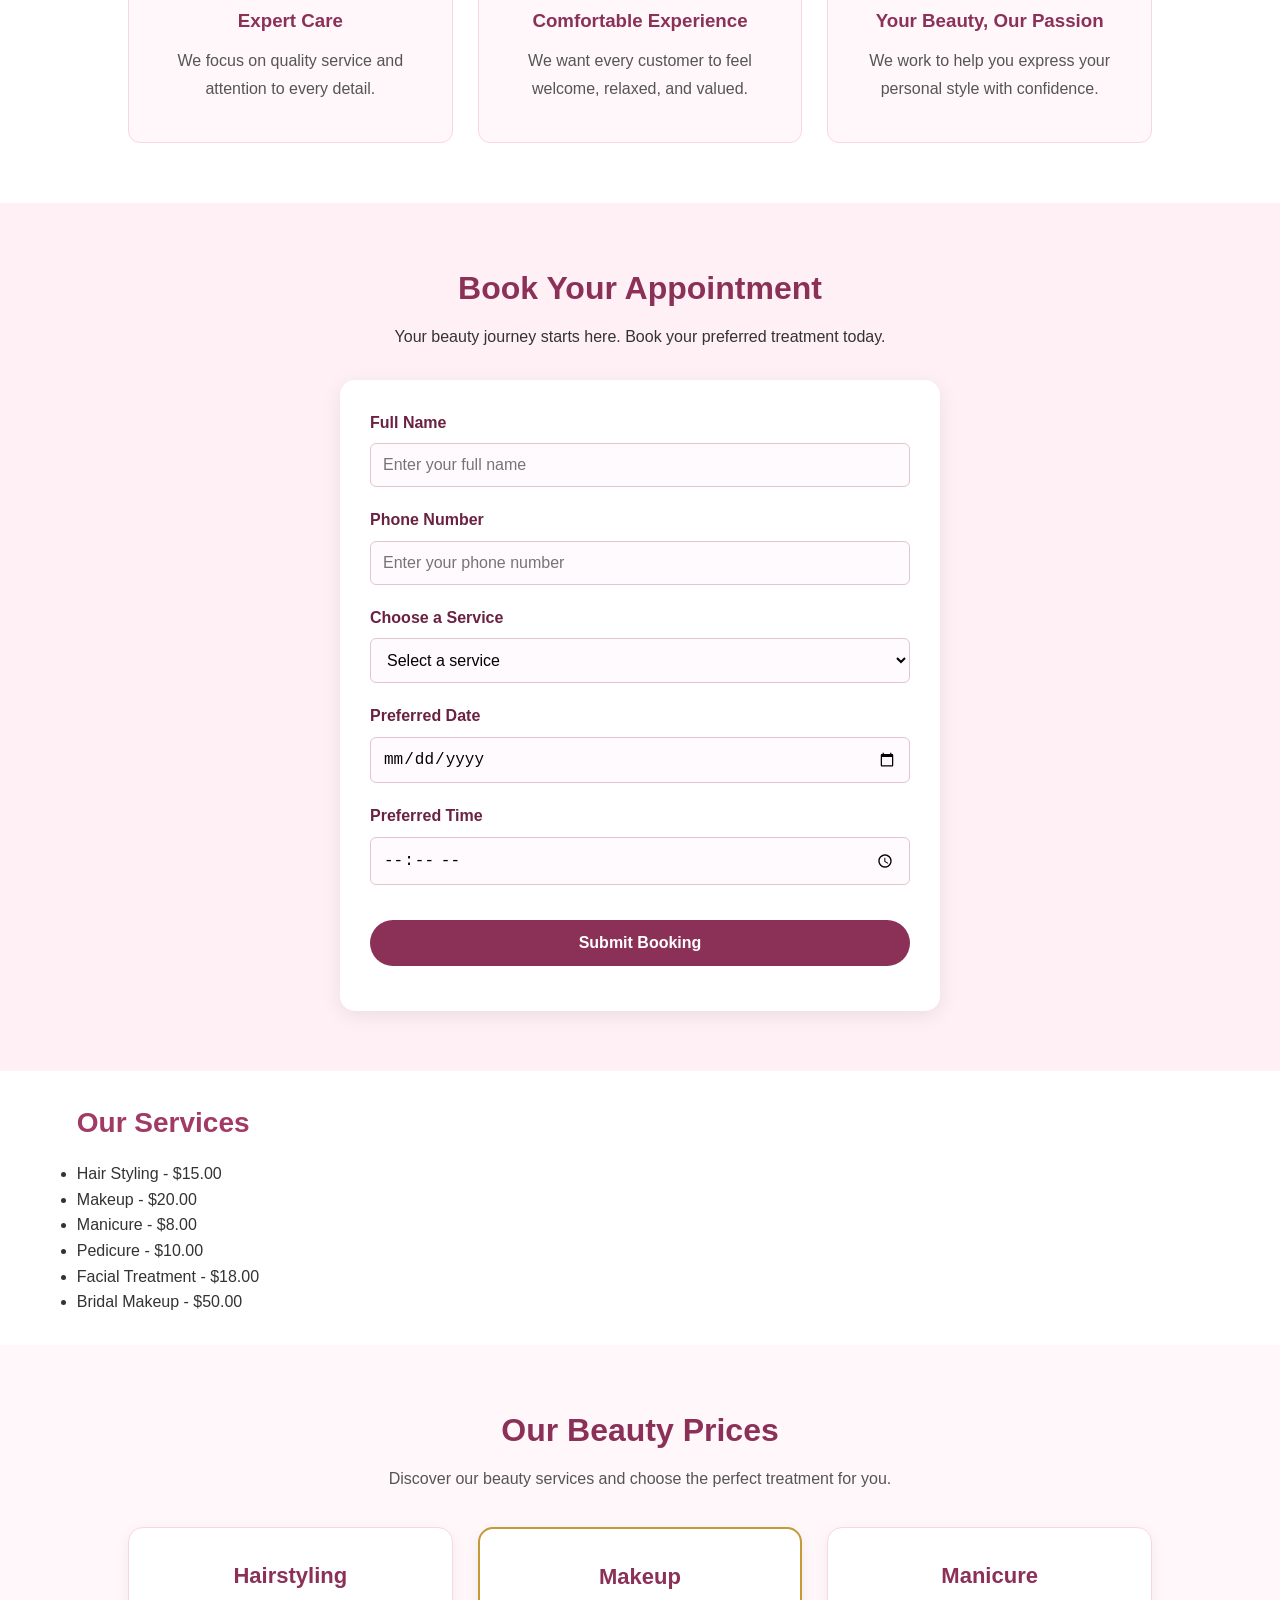
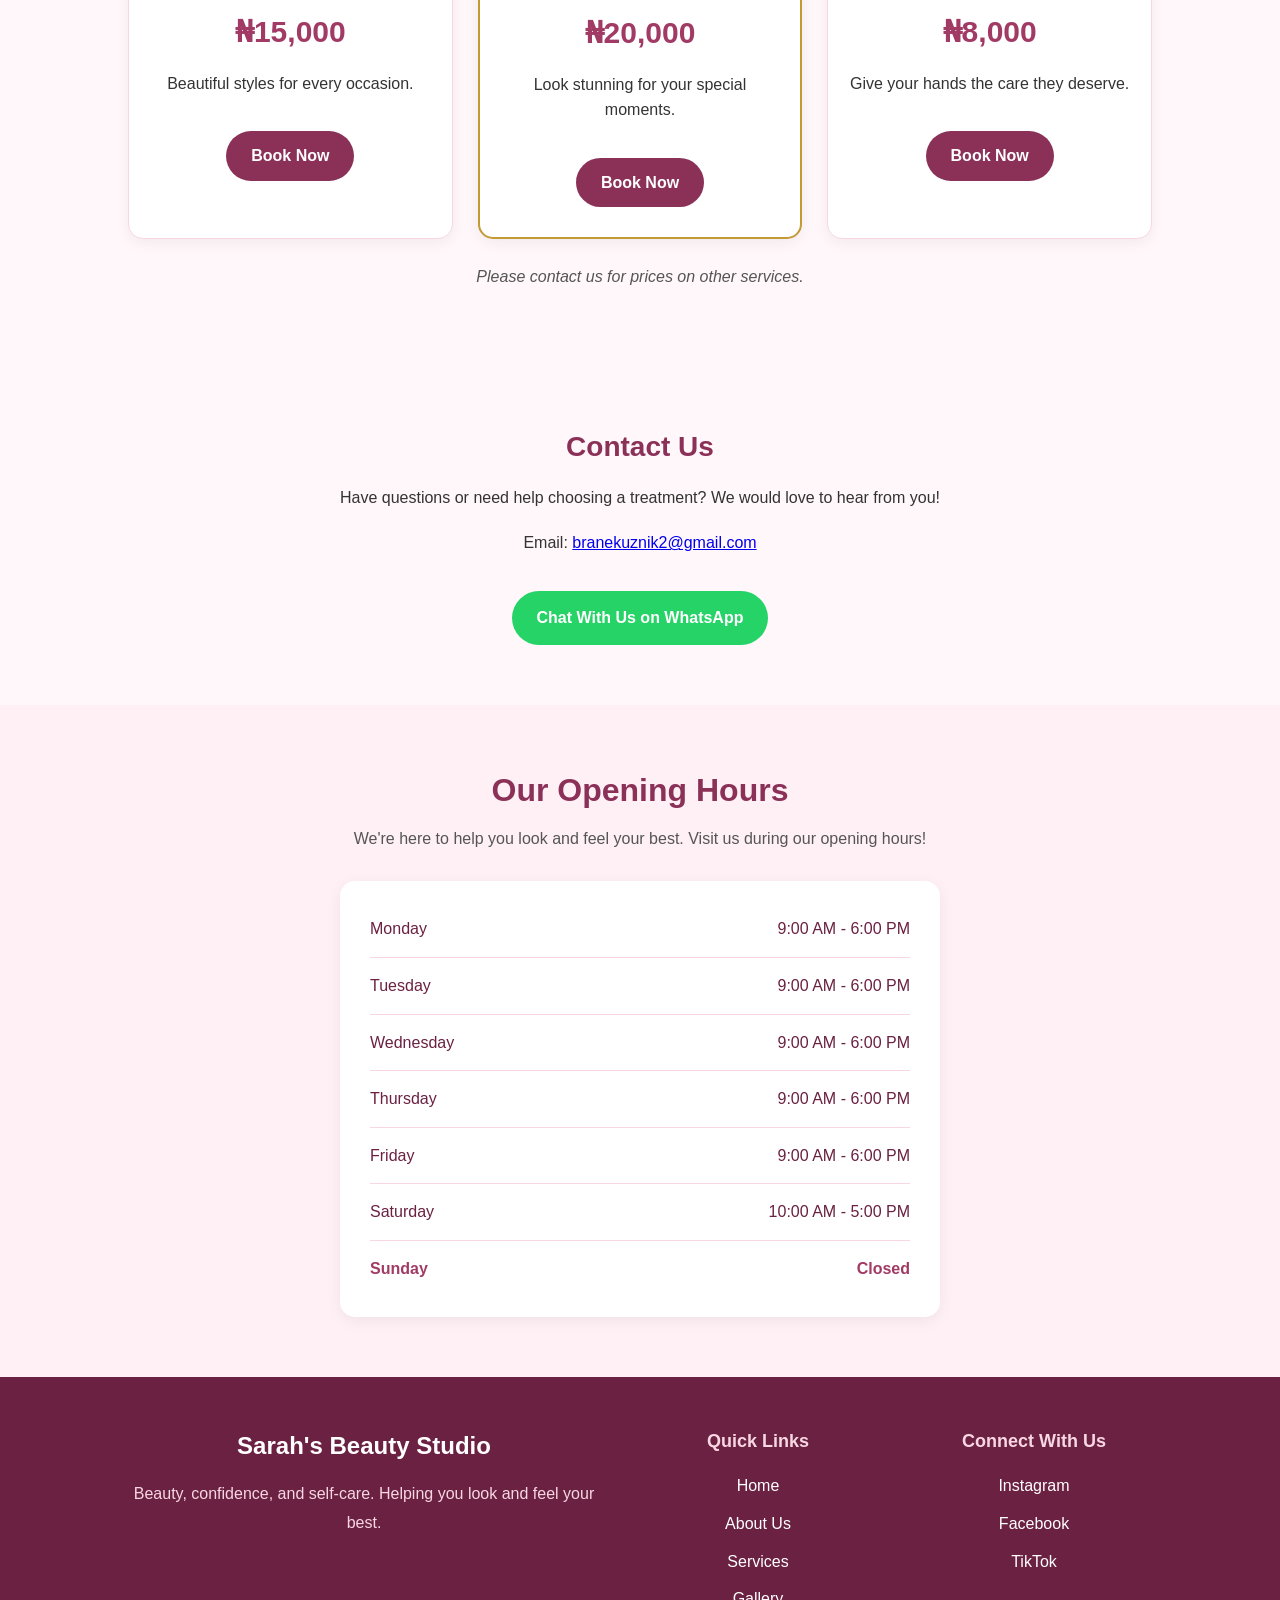
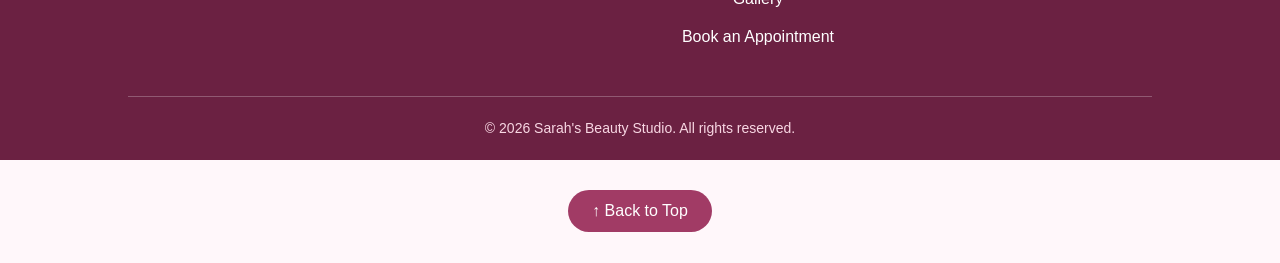
==== commit 9efb035a: "Update index.html" ====
--- a/index.html
+++ b/index.html
@@ -70,19 +70,19 @@
     <div class="gallery-container">
 
         <div class="gallery-item">
-            <img src="images/hairstyle.jpg"
+            <img src="Images/hairstyle.jpg"
                  alt="Beautiful hairstyle">
             <h3>Hair Styling</h3>
         </div>
 
         <div class="gallery-item">
-            <img src="images/makeup.jpg"
+            <img src="Images/makeup.jpg"
                  alt="Professional makeup">
             <h3>Makeup</h3>
         </div>
 
         <div class="gallery-item">
-            <img src="images/manicure.jpg"
+            <img src="Images/manicure.jpg"
                  alt="Beautiful manicure">
             <h3>Nail Care</h3>
         </div>
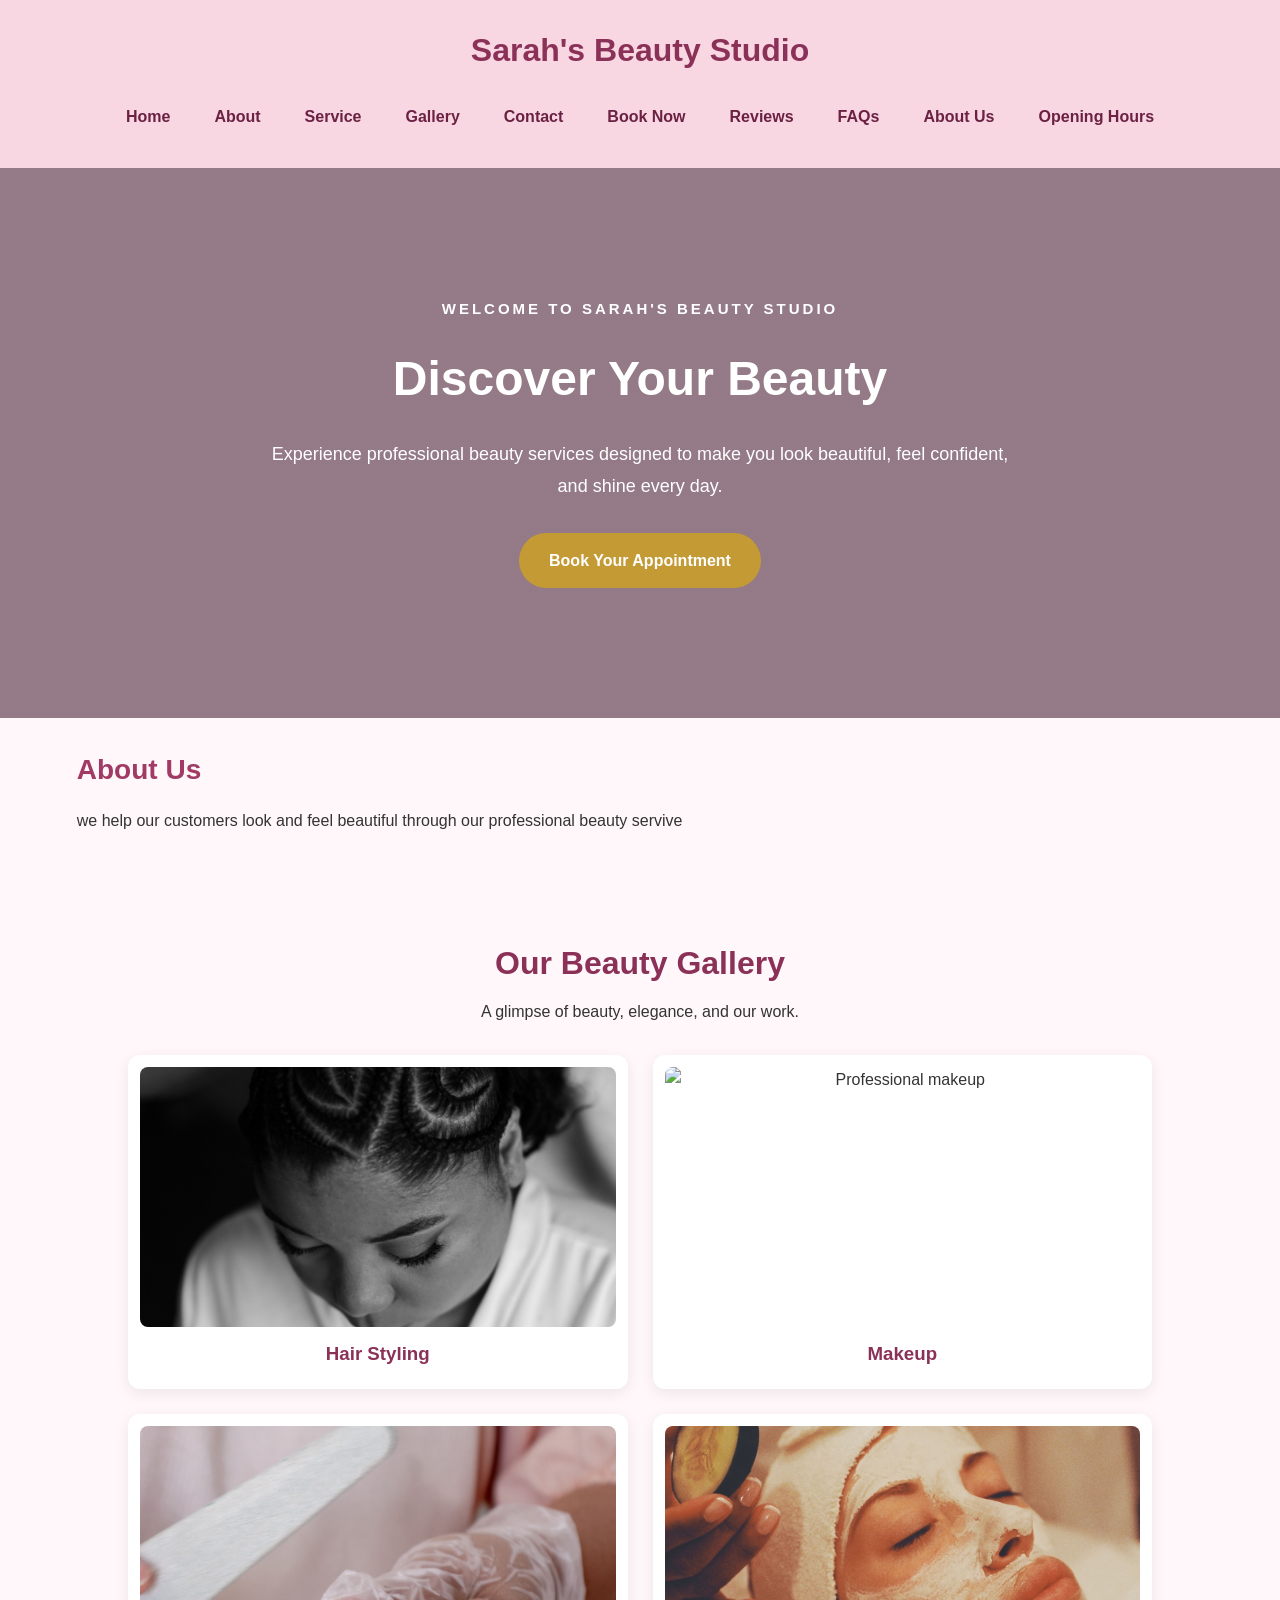
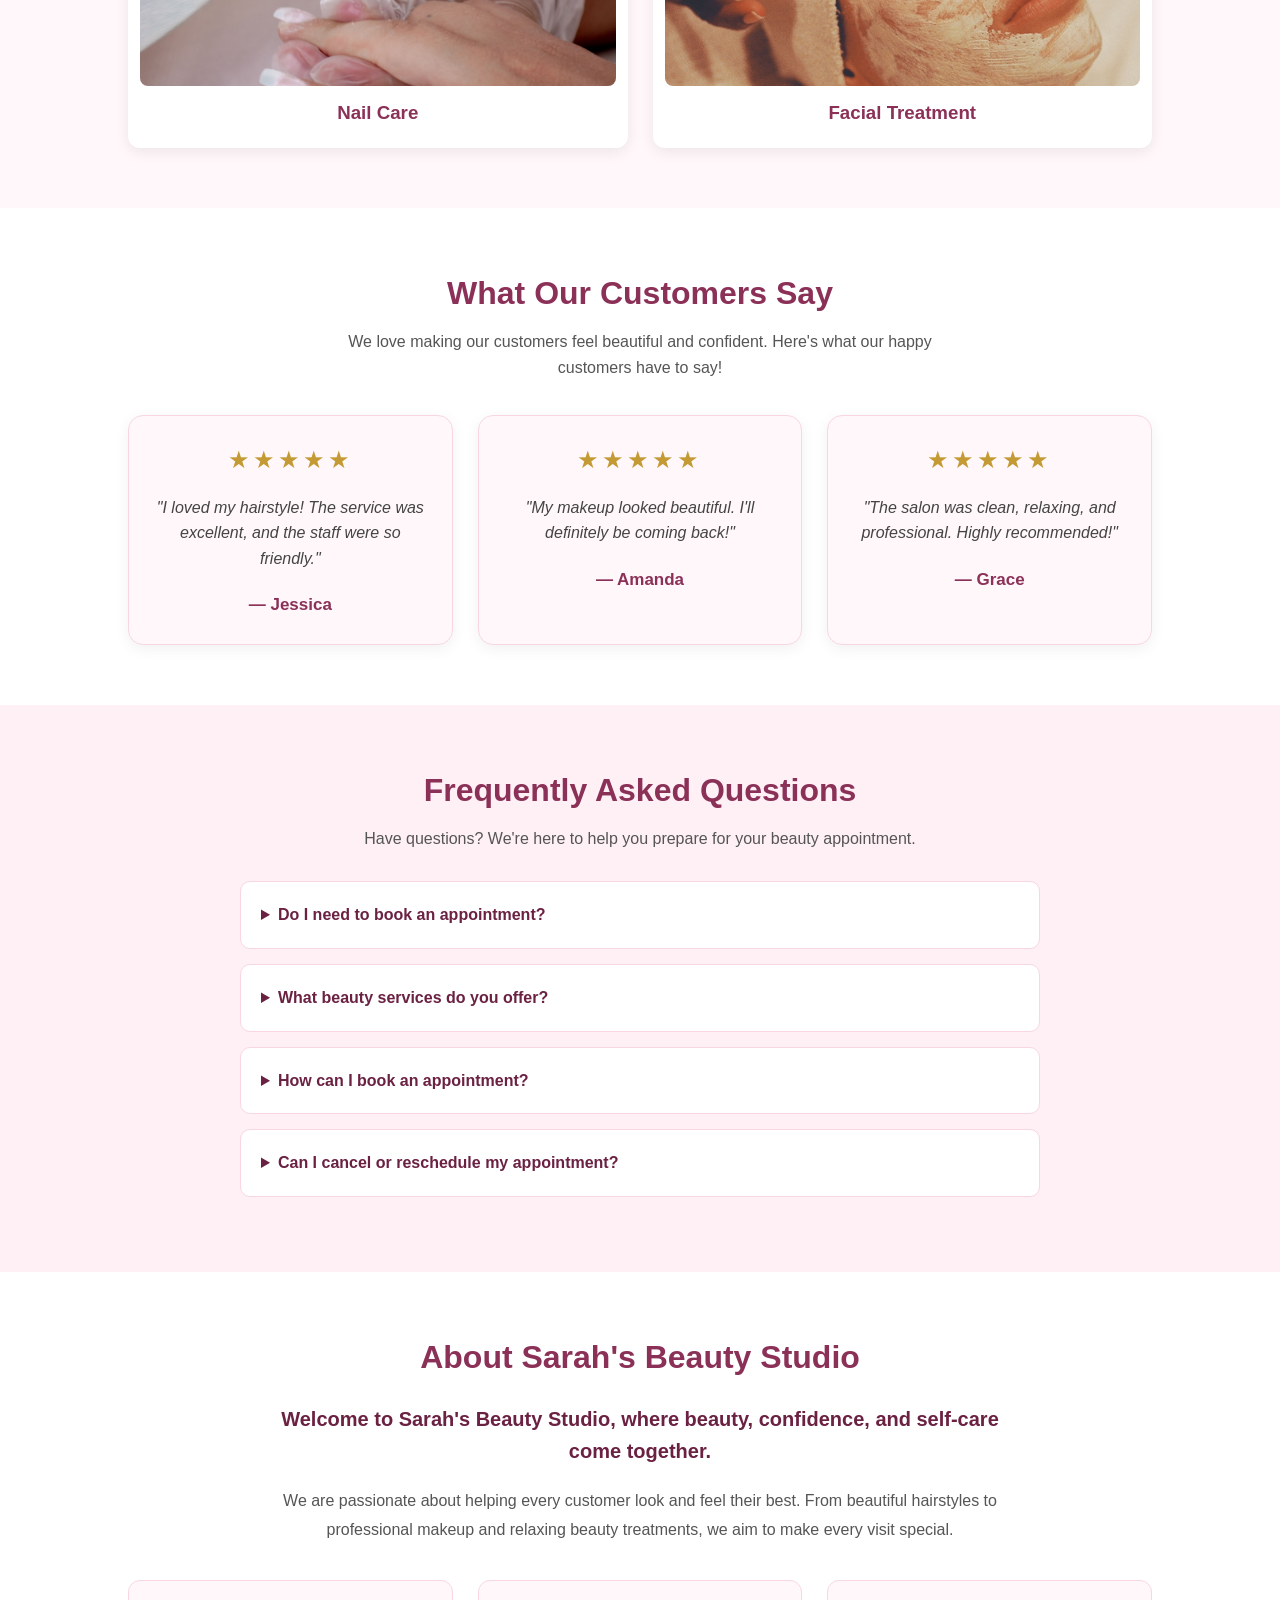
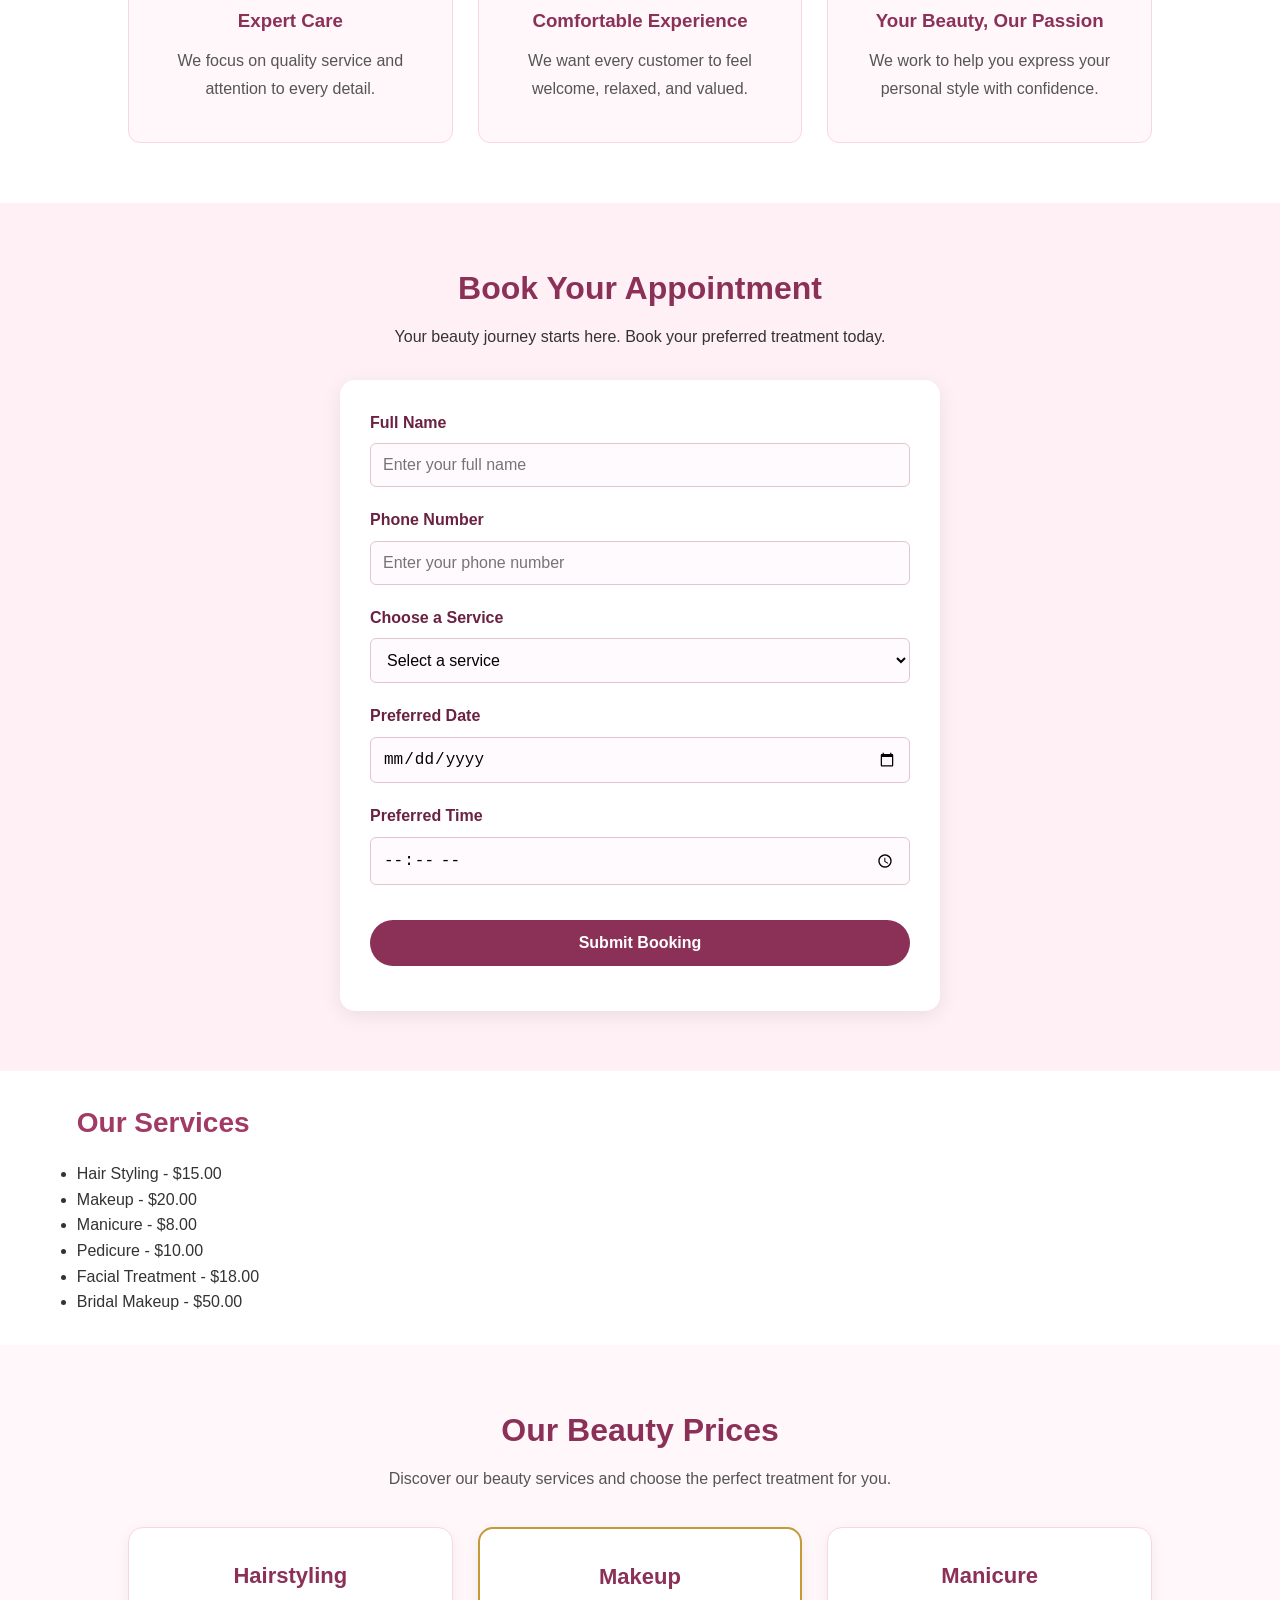
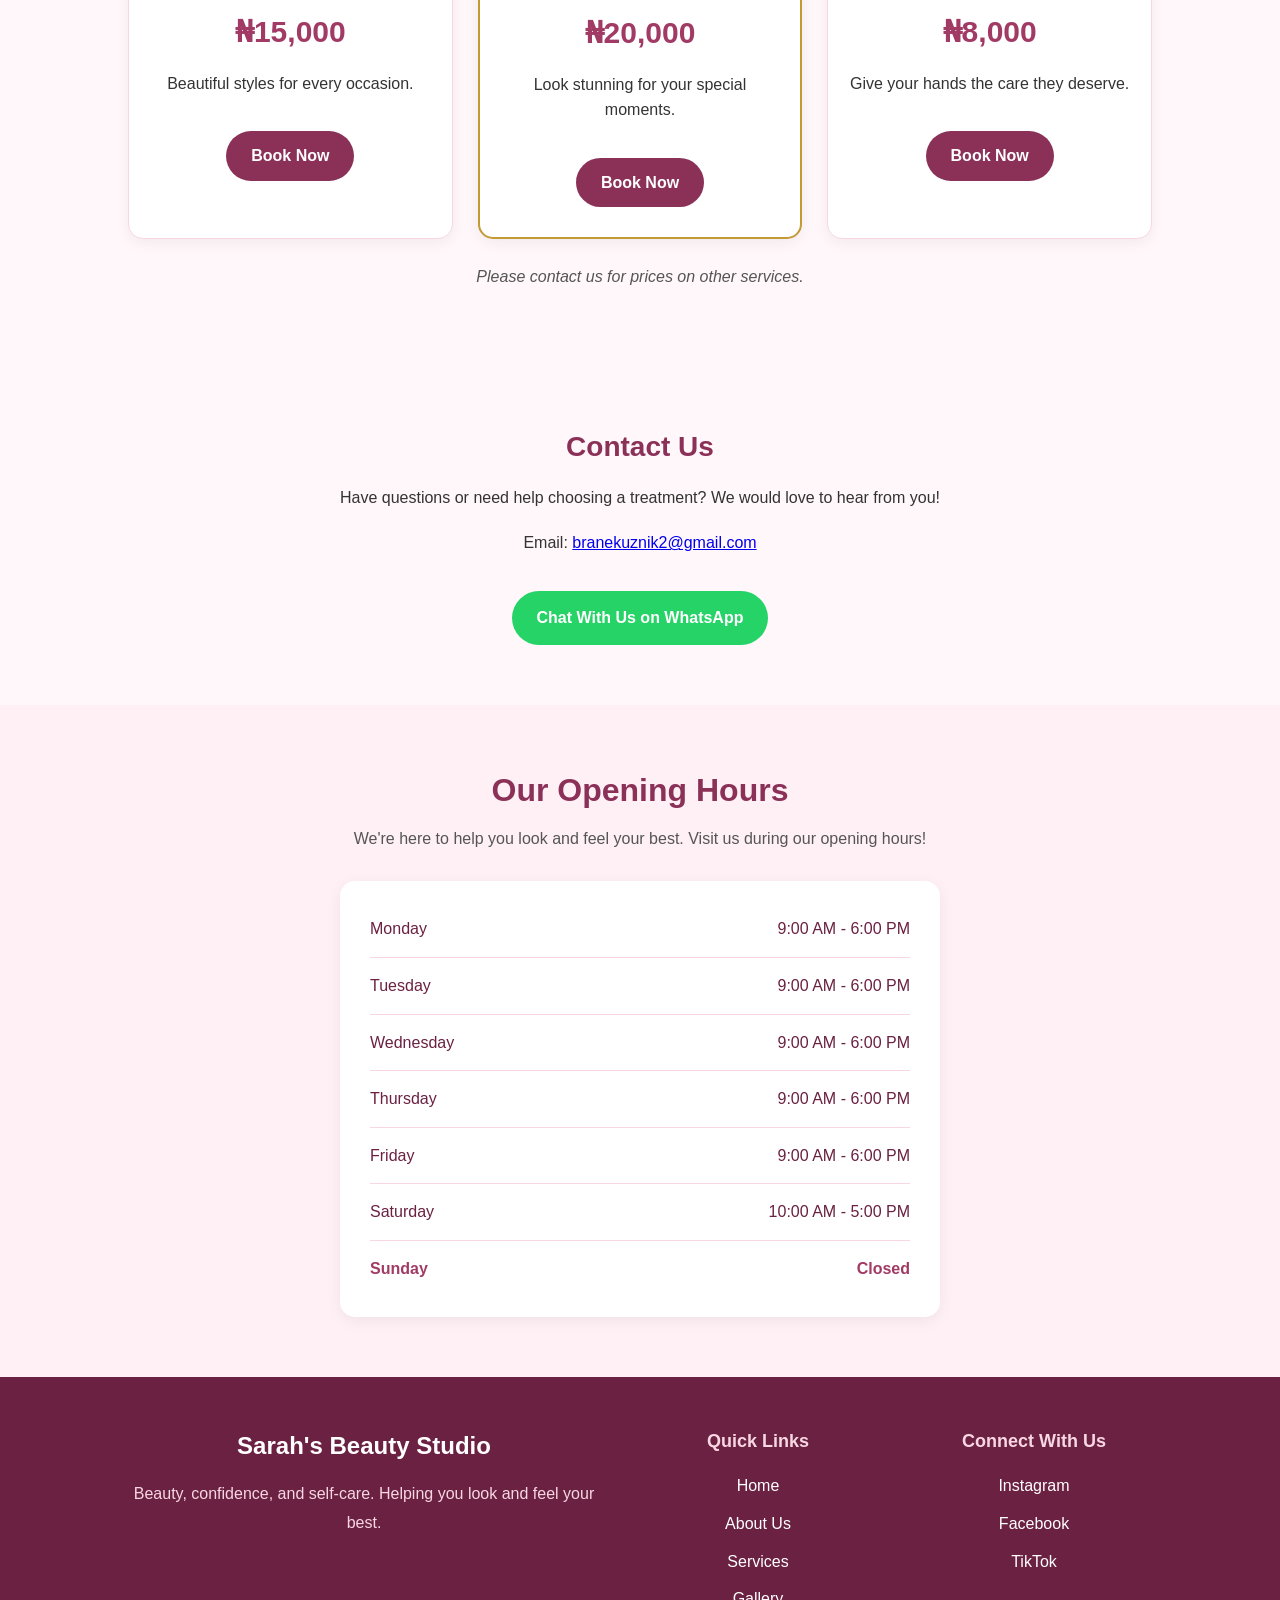
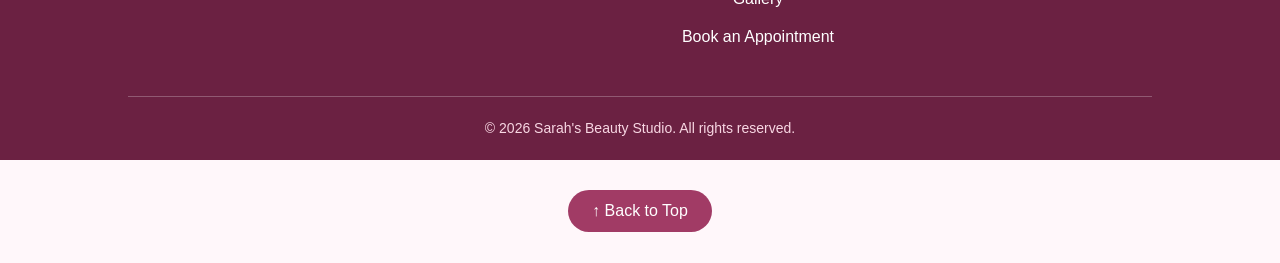
==== commit b42b9856: "Update index.html" ====
--- a/index.html
+++ b/index.html
@@ -70,13 +70,13 @@
     <div class="gallery-container">
 
         <div class="gallery-item">
-            <img src="Images/hairstyle.jpg"
+            <img src="Images/Hairstyle.jpg"
                  alt="Beautiful hairstyle">
             <h3>Hair Styling</h3>
         </div>
 
         <div class="gallery-item">
-            <img src="Images/makeup.jpg"
+            <img src="Image/Makeup.jpg"
                  alt="Professional makeup">
             <h3>Makeup</h3>
         </div>
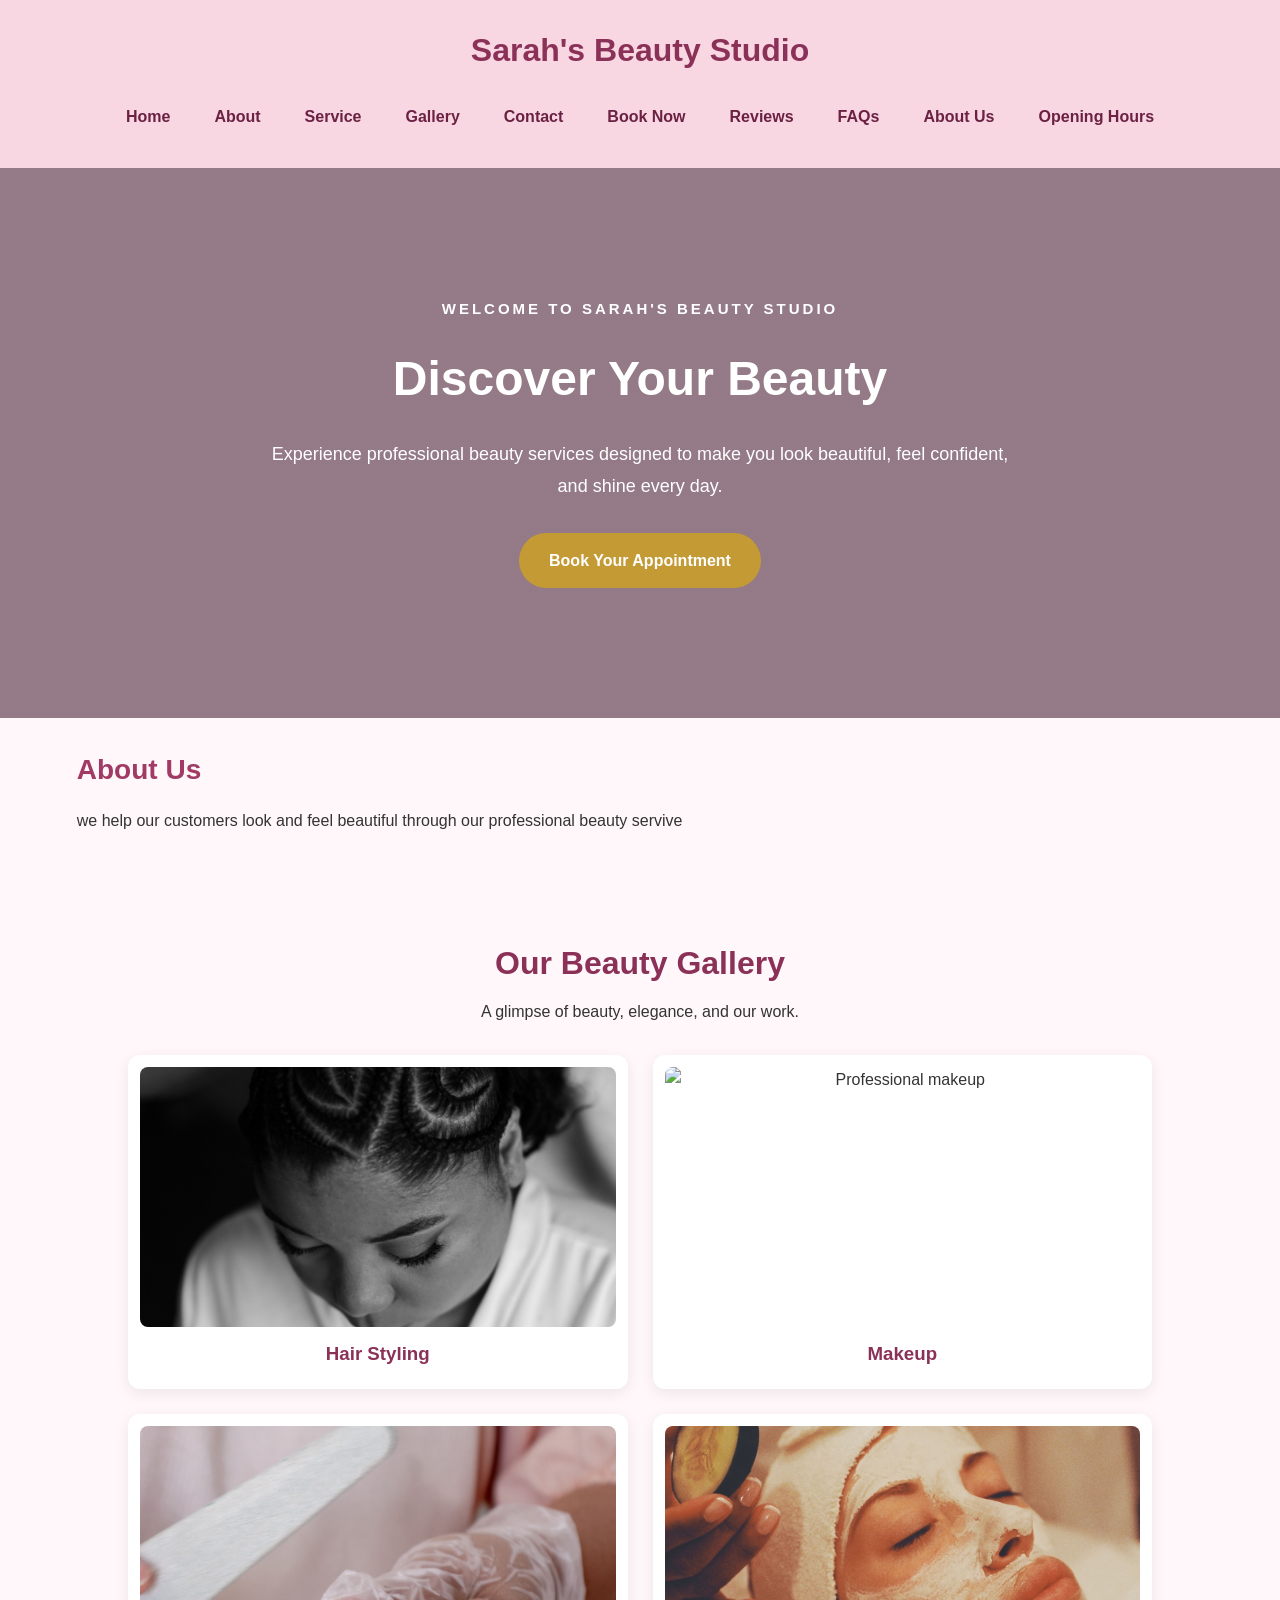
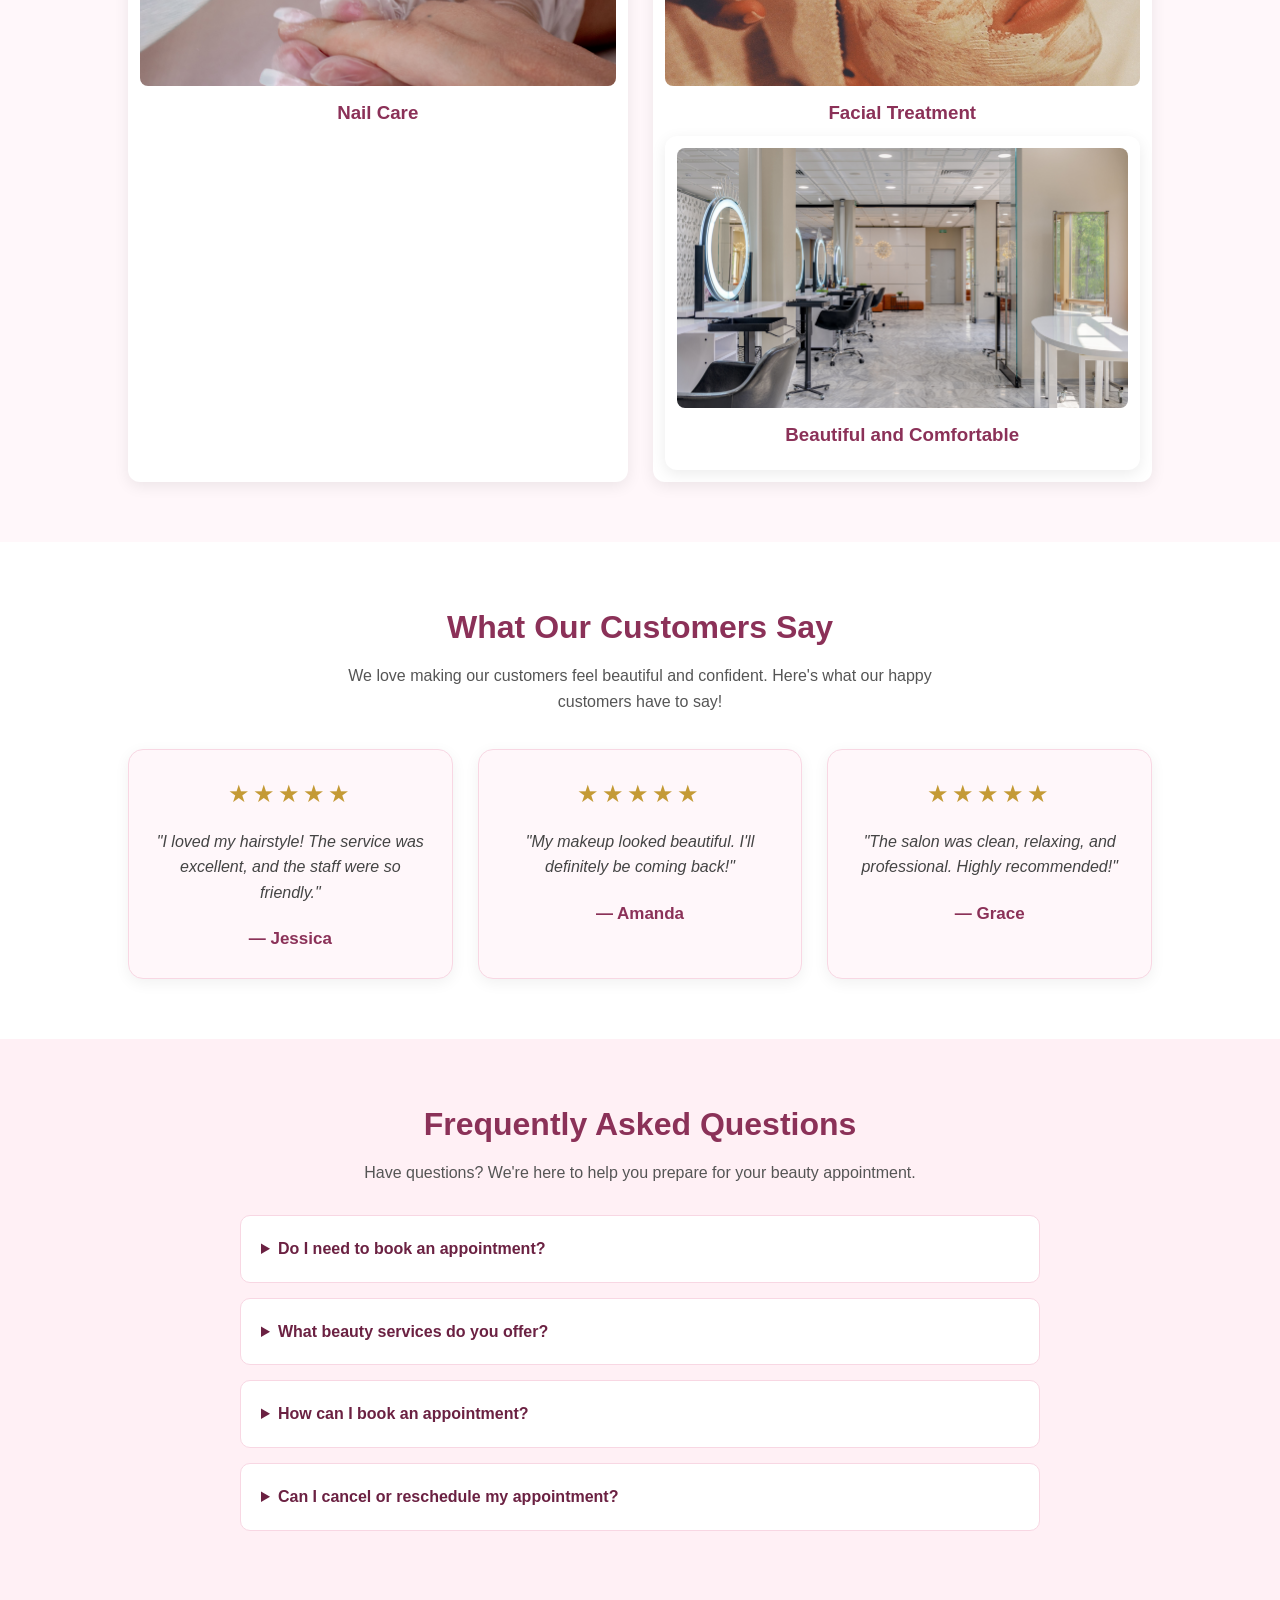
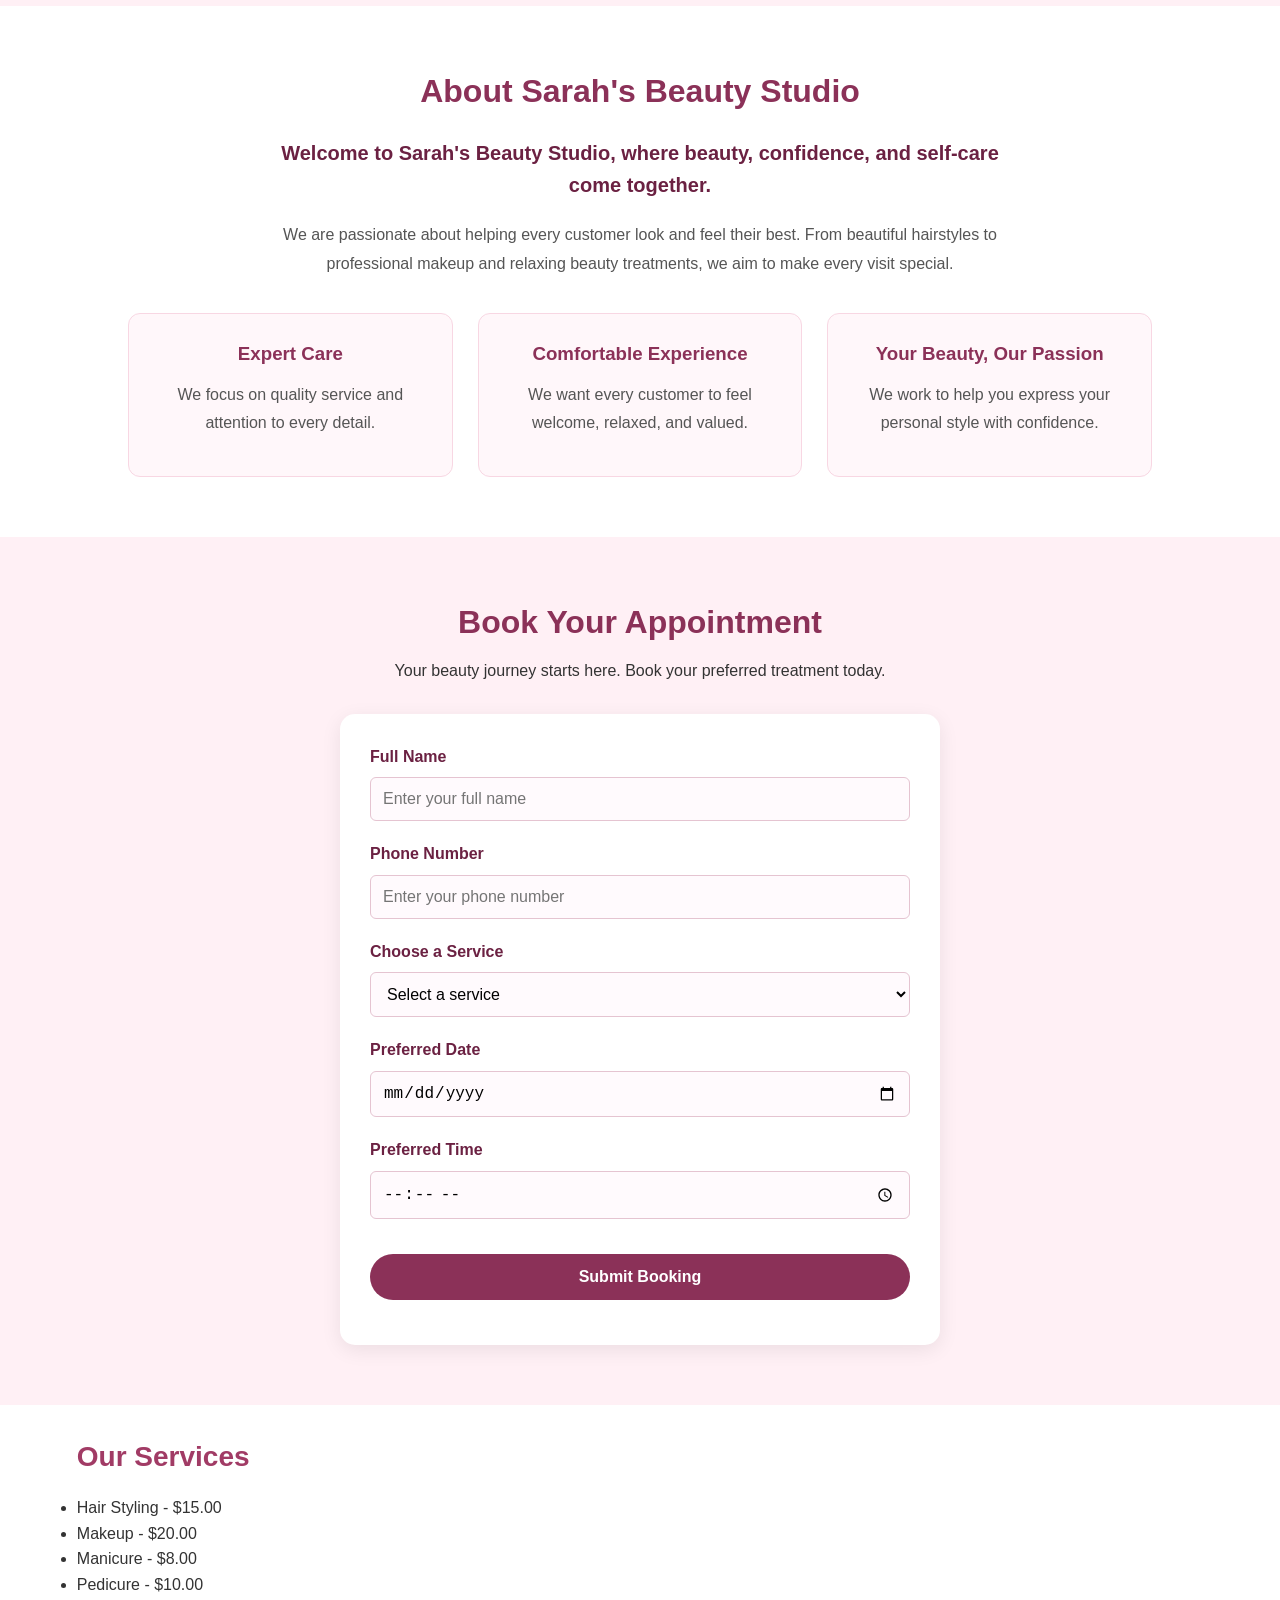
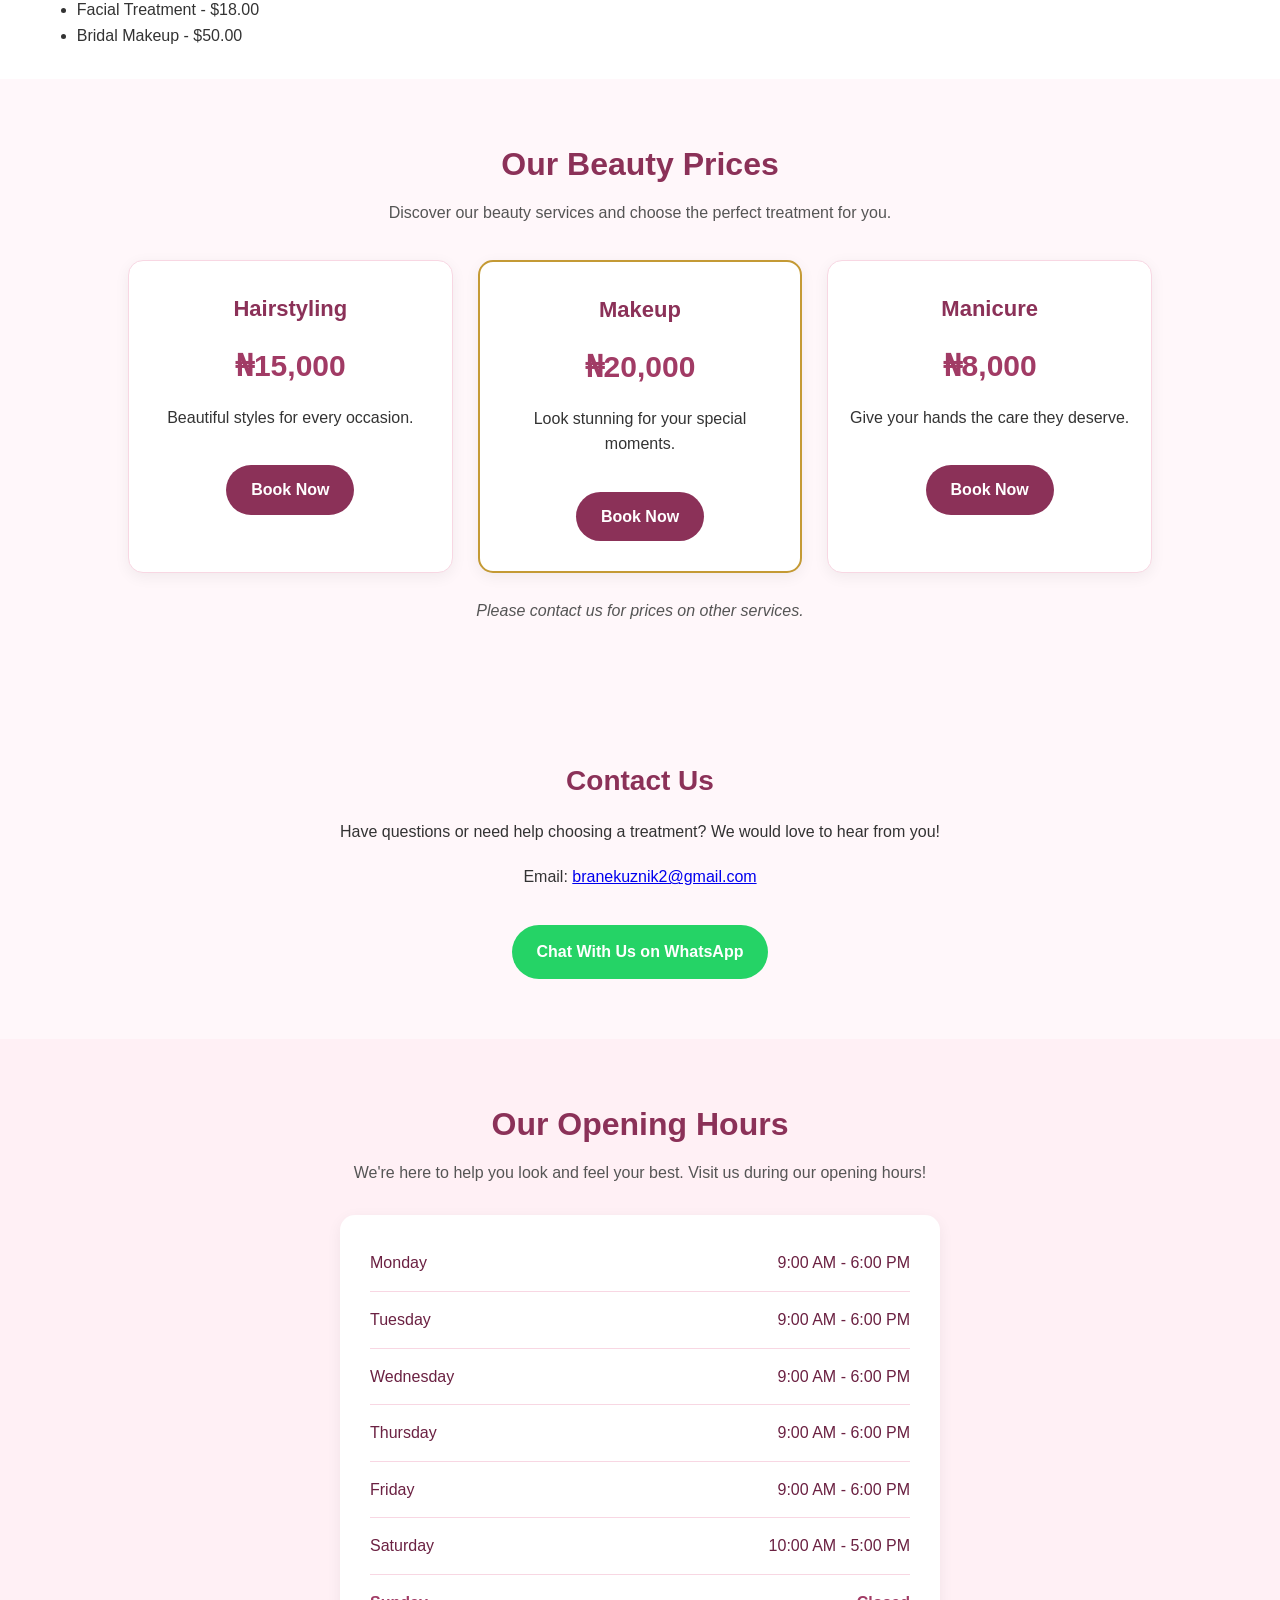
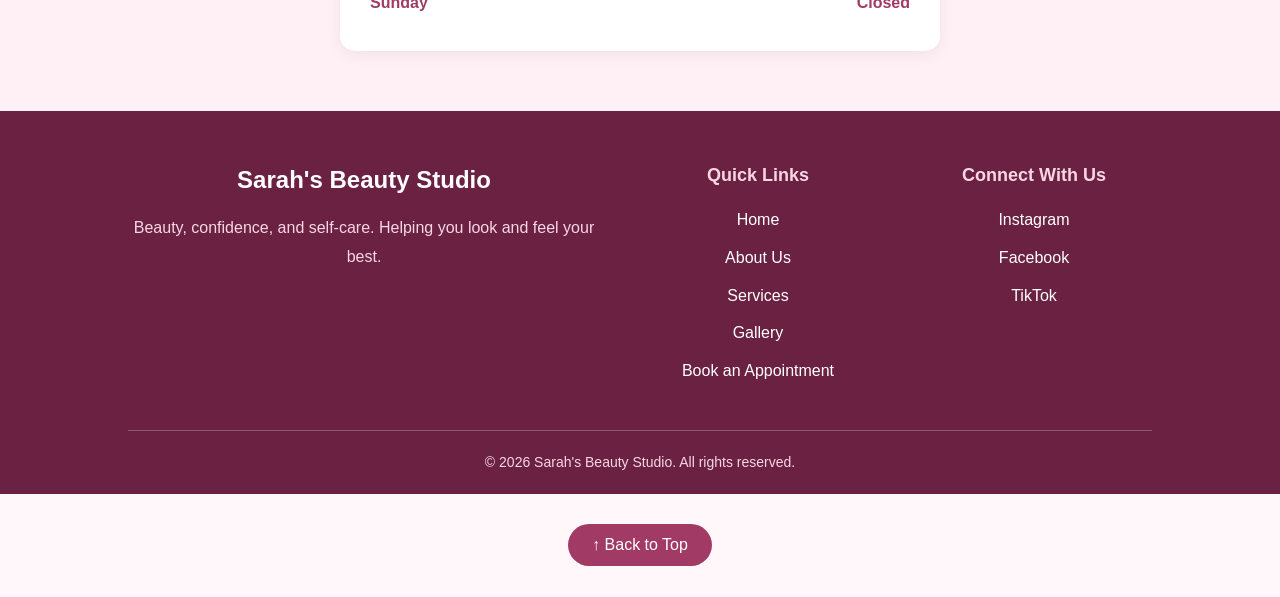
==== commit edb6e47d: "Update index.html" ====
--- a/index.html
+++ b/index.html
@@ -91,6 +91,10 @@
             <img src="Images/Facials.jpg"
                  alt="Relaxing facial treatment">
             <h3>Facial Treatment</h3>
+        <div class="gallery-item">
+            <img src="Images/salon.jpg"
+                 alt="Relaxing salon">
+            <h3>Beautiful and Comfortable</h3>
         </div>
 
     </div>
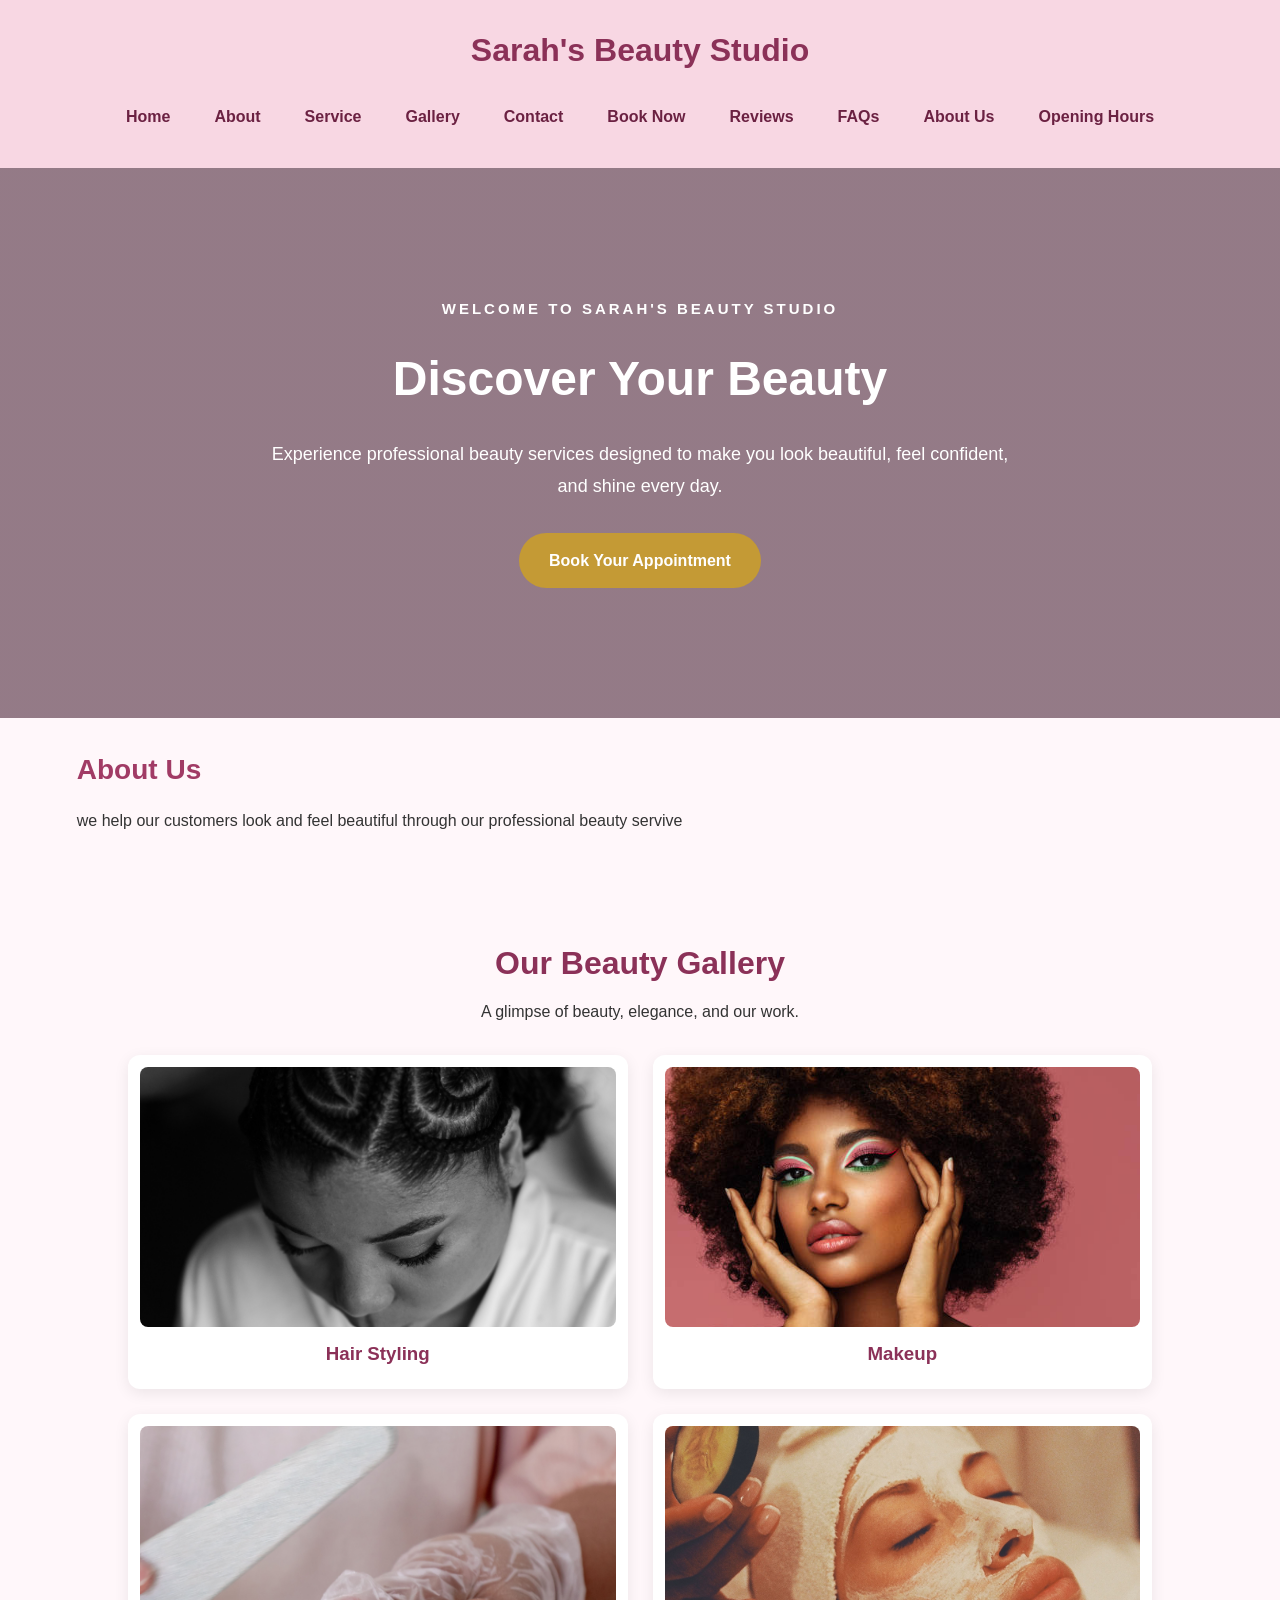
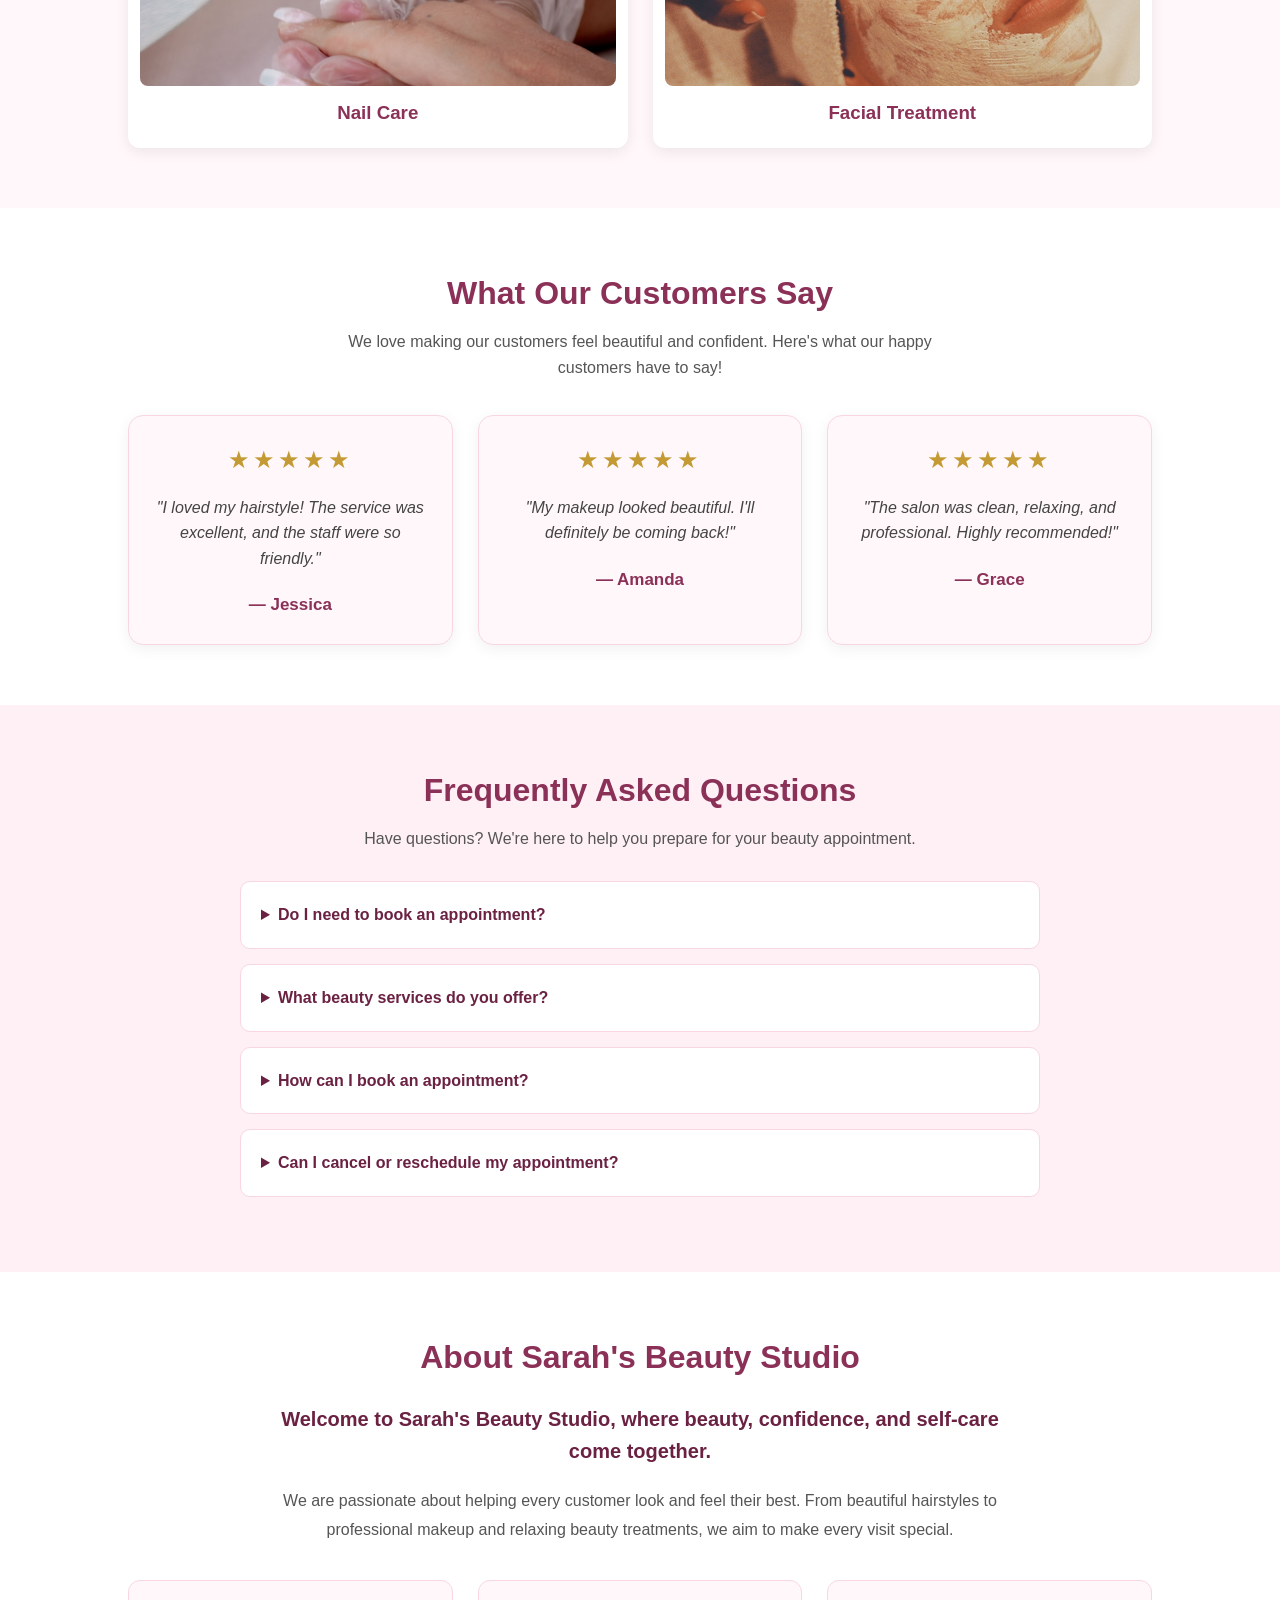
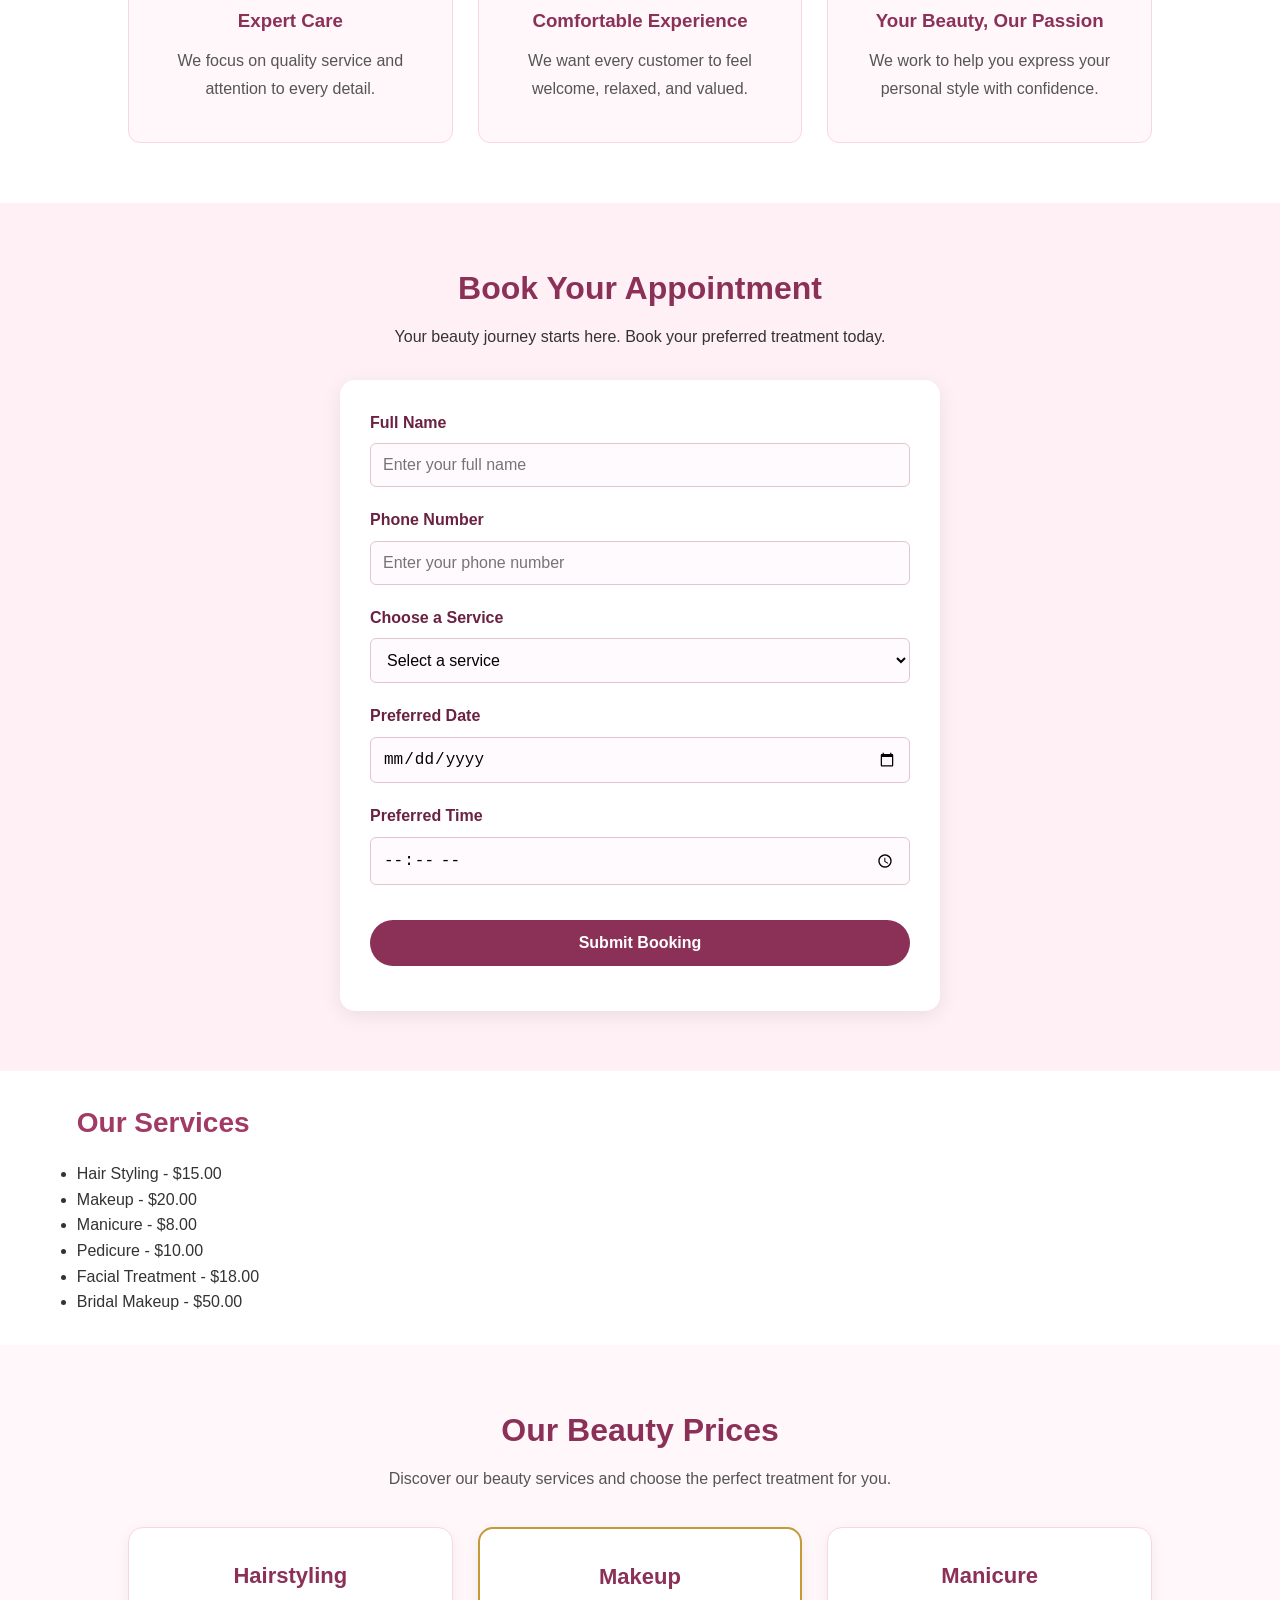
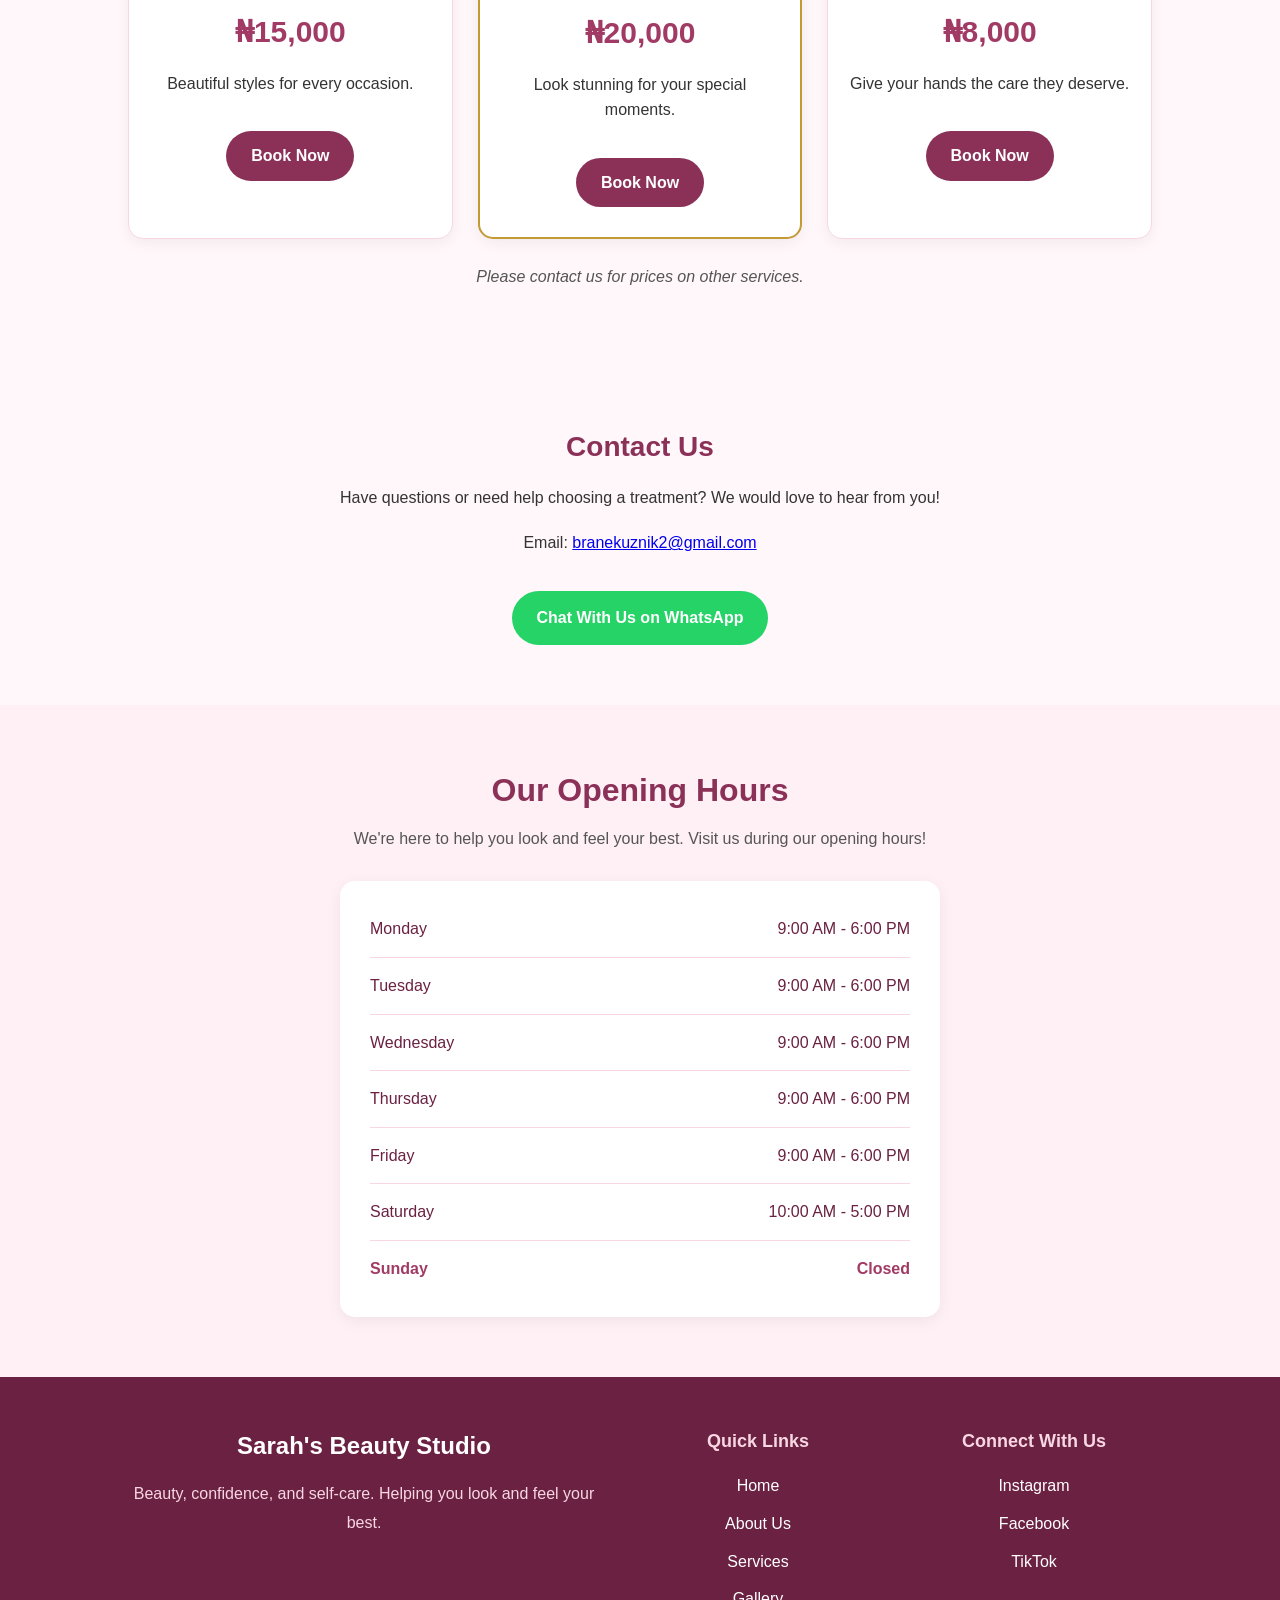
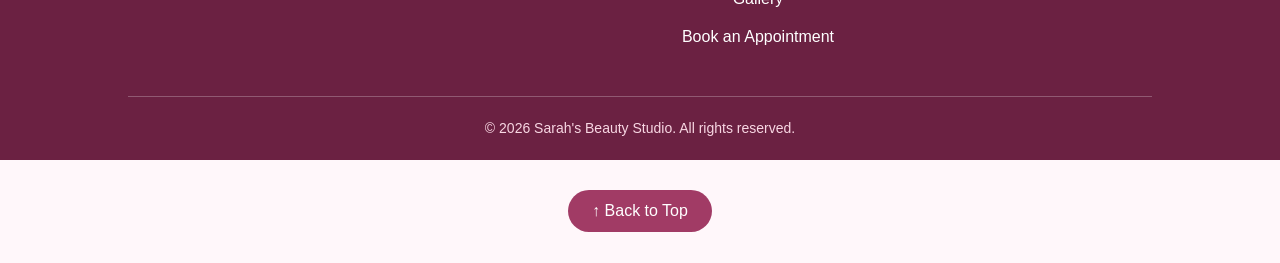
==== commit 2249959e: "Update index.html" ====
--- a/index.html
+++ b/index.html
@@ -76,7 +76,7 @@
         </div>
 
         <div class="gallery-item">
-            <img src="Image/Makeup.jpg"
+            <img src="Images/Makeup.jpg"
                  alt="Professional makeup">
             <h3>Makeup</h3>
         </div>
@@ -91,12 +91,6 @@
             <img src="Images/Facials.jpg"
                  alt="Relaxing facial treatment">
             <h3>Facial Treatment</h3>
-        <div class="gallery-item">
-            <img src="Images/salon.jpg"
-                 alt="Relaxing salon">
-            <h3>Beautiful and Comfortable</h3>
-        </div>
-
     </div>
 
 </section>
